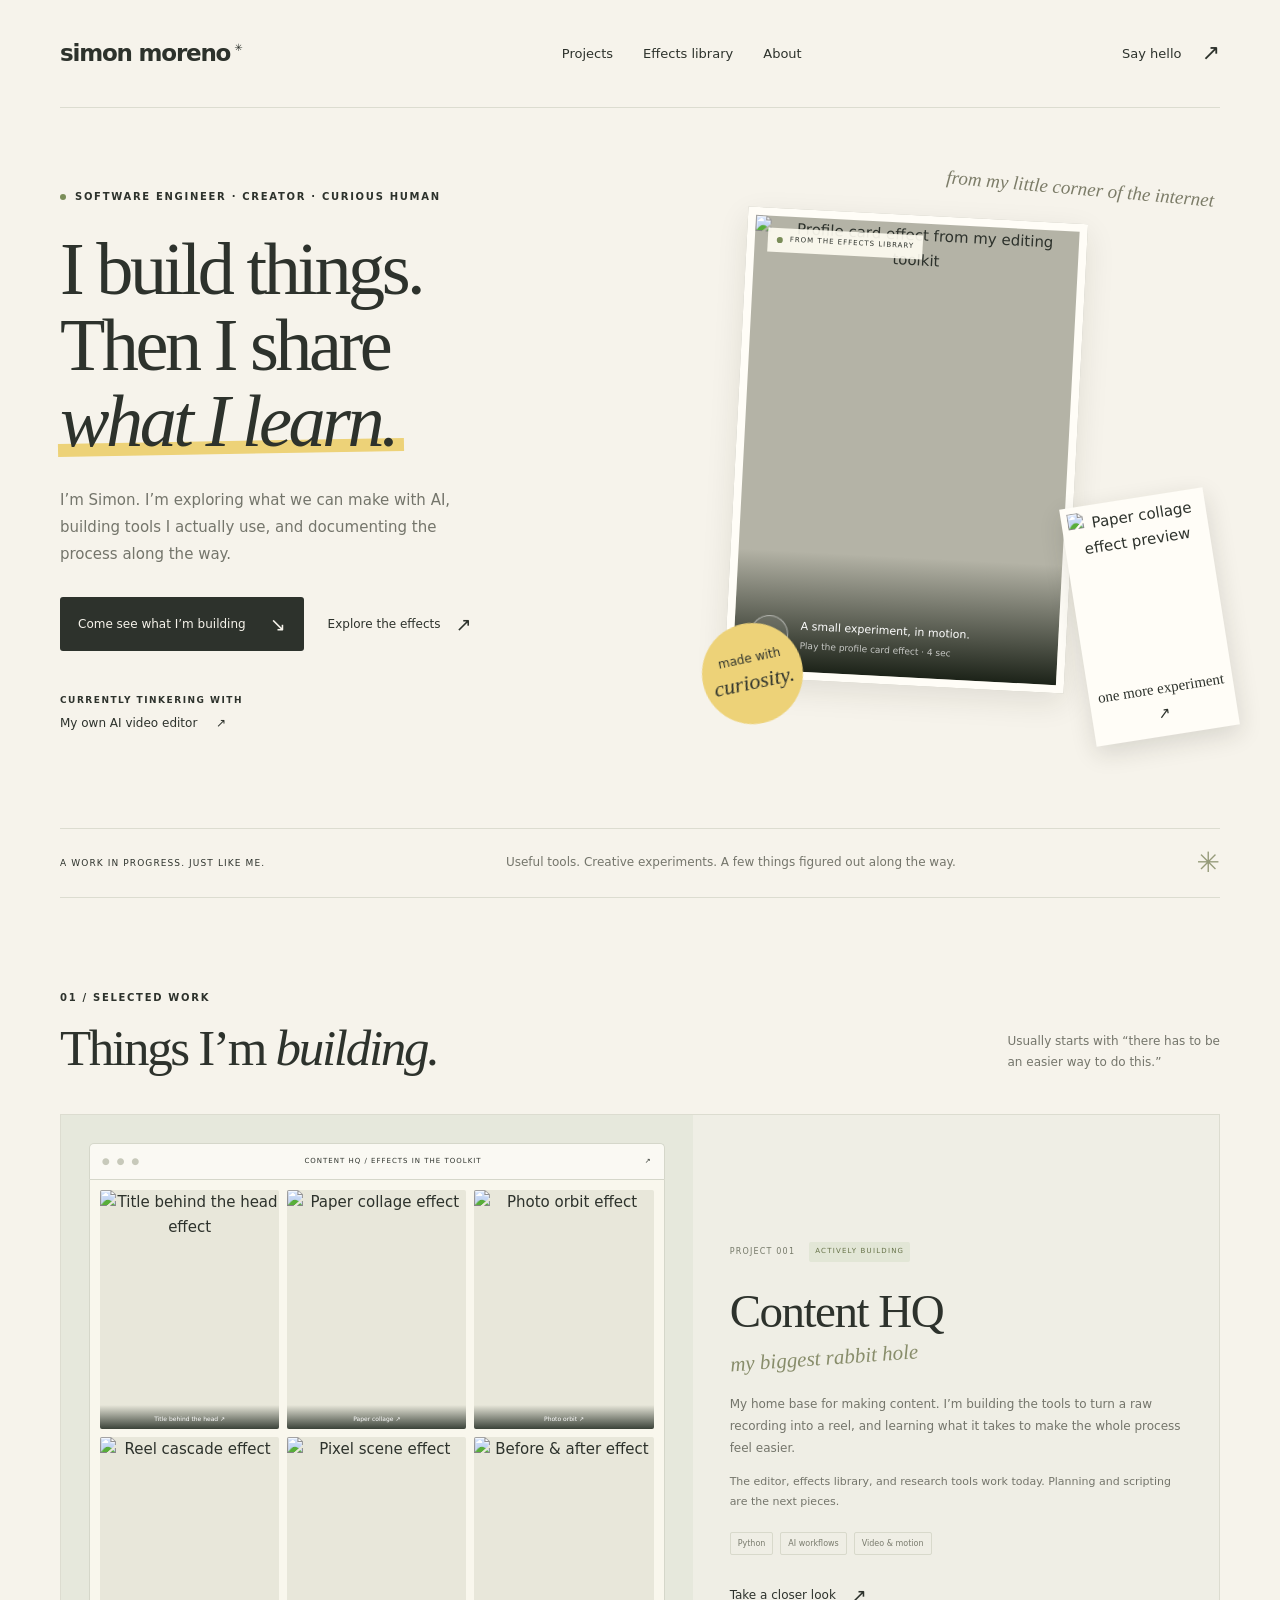
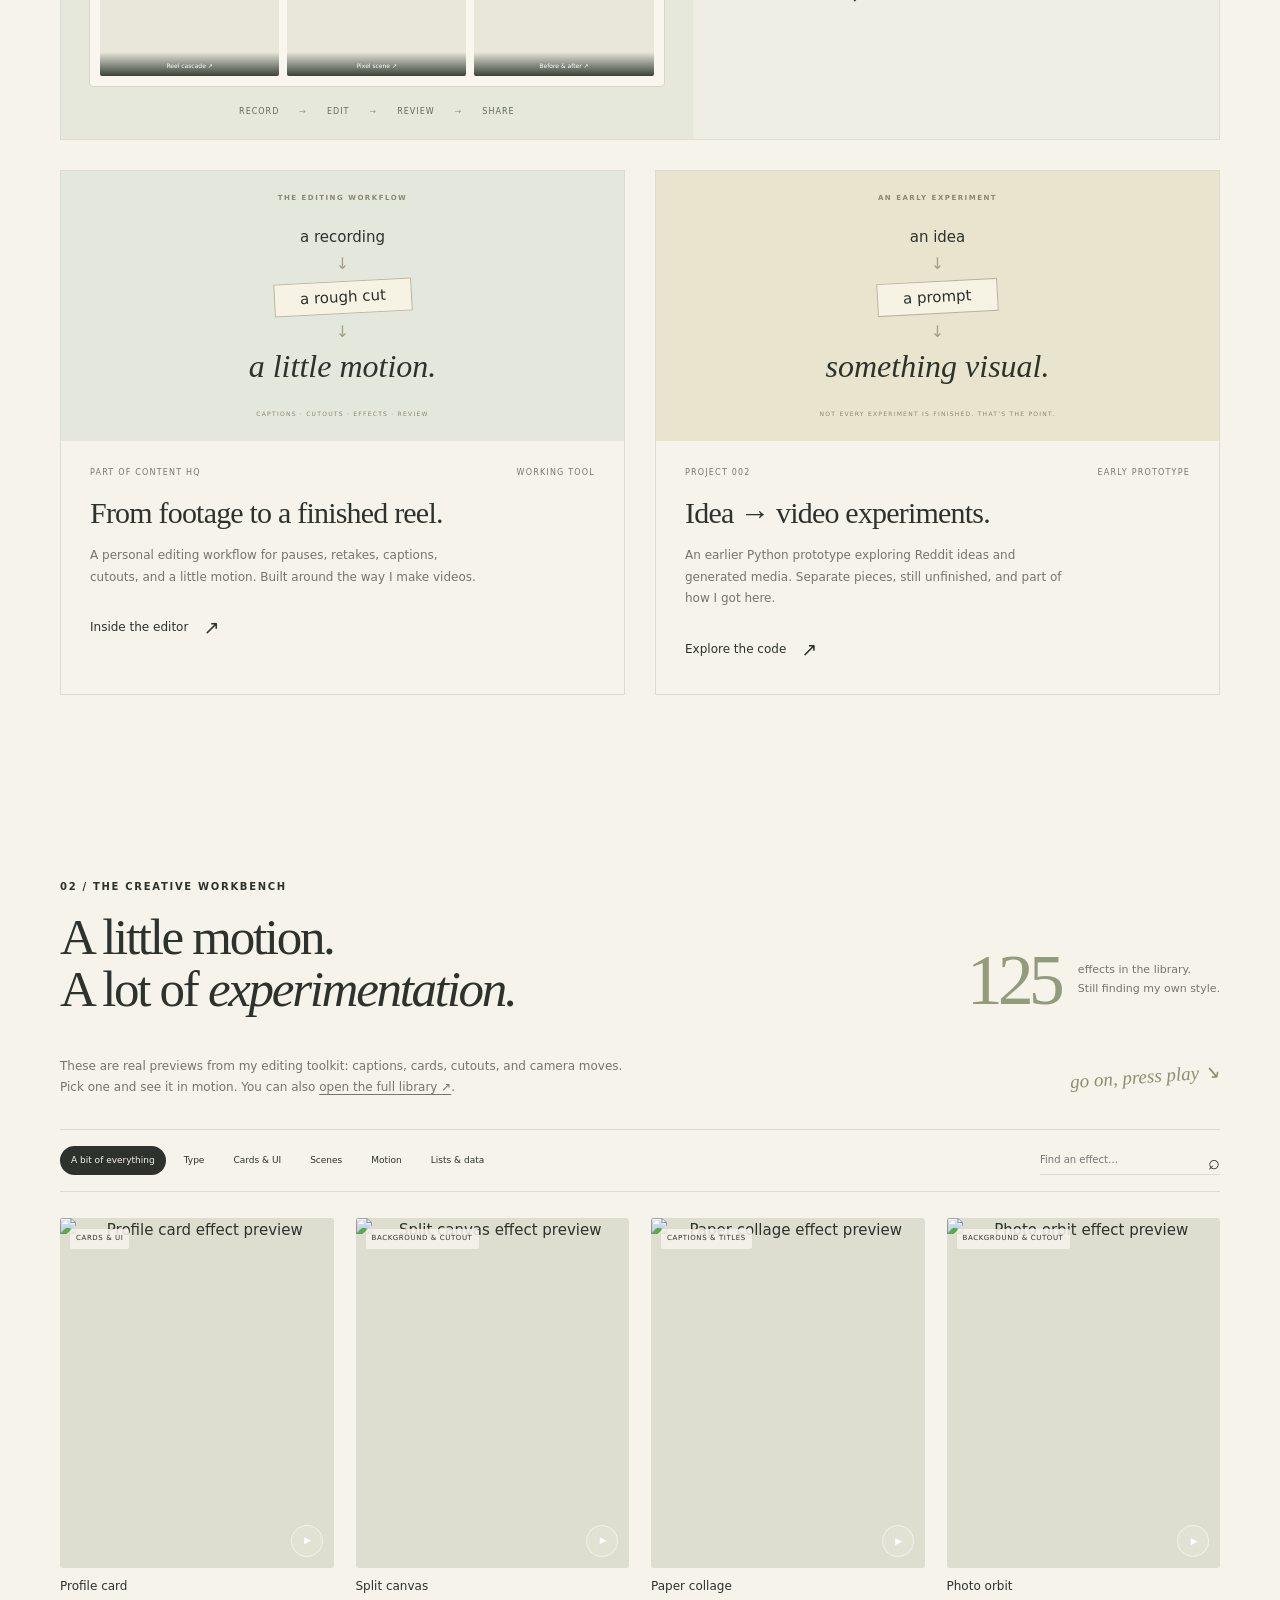
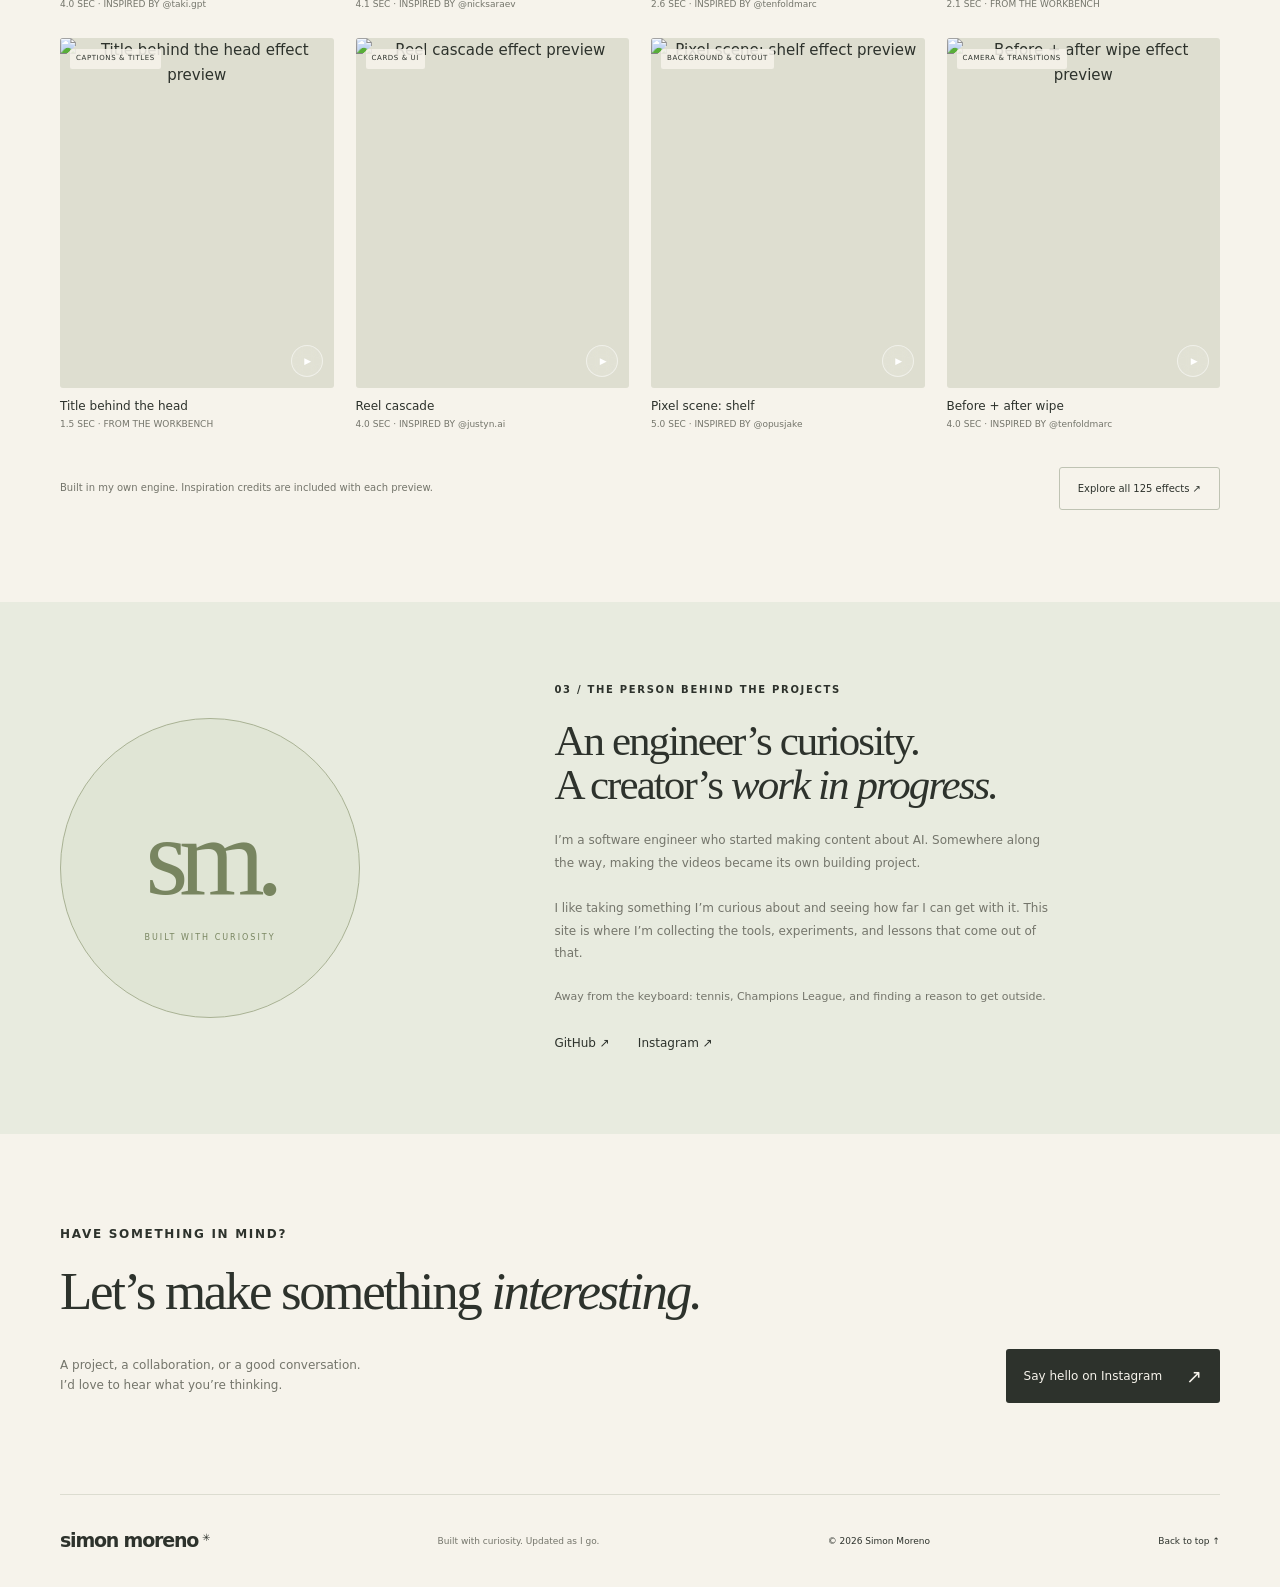
==== index.html @ b7e809aa "Play muted effect previews on hover" ====
<!doctype html>
<html lang="en">
<head>
  <meta charset="utf-8">
  <meta name="viewport" content="width=device-width,initial-scale=1">
  <meta name="theme-color" content="#f6f3eb">
  <meta name="description" content="Simon Moreno is a software engineer building tools with AI and sharing what he learns. Projects, videos, and experiments from the workbench.">
  <title>Simon Moreno — Building & sharing</title>
  <link rel="canonical" href="https://simorenoh.github.io/">
  <meta property="og:type" content="website">
  <meta property="og:url" content="https://simorenoh.github.io/">
  <meta property="og:title" content="Simon Moreno — Building & sharing">
  <meta property="og:description" content="Projects, videos, and creative experiments from a software engineer building with AI and sharing what he learns.">
  <link rel="icon" href="data:image/svg+xml,%3Csvg xmlns='http://www.w3.org/2000/svg' viewBox='0 0 64 64'%3E%3Crect width='64' height='64' rx='16' fill='%23edcf6c'/%3E%3Ctext x='32' y='43' text-anchor='middle' font-family='Georgia' font-size='38' fill='%232c3029'%3Es.%3C/text%3E%3C/svg%3E">
  <link rel="stylesheet" href="/style.css?v=9740dcf10134">
  <script src="/app.js?v=ad5201aeb699" defer></script>
</head>
<body>
  <a class="skip" href="#main">Skip to content</a>
  <header class="header wrap">
    <a class="wordmark" href="#" aria-label="Simon Moreno, home">simon moreno<span>✳</span></a>
    <nav aria-label="Main navigation"><a href="#work">Projects</a><a href="/effects/">Effects library</a><a href="#about">About</a></nav>
    <a class="nav-contact" href="https://www.instagram.com/simon.morehq/" target="_blank" rel="noopener noreferrer">Say hello <span aria-hidden="true">↗</span></a>
  </header>
  <main id="main">
    <section class="hero wrap" aria-labelledby="hero-title">
      <div class="hero-copy">
        <p class="eyebrow"><span class="status-dot"></span> SOFTWARE ENGINEER · CREATOR · CURIOUS HUMAN</p>
        <h1 id="hero-title">I build things.<br>Then I share<br><em>what I learn.</em></h1>
        <p class="hero-intro">I’m Simon. I’m exploring what we can make with AI, building tools I actually use, and documenting the process along the way.</p>
        <div class="hero-links"><a class="button primary" href="#work">Come see what I’m building <span aria-hidden="true">↘</span></a><a class="text-link" href="#lab">Explore the effects <span aria-hidden="true">↗</span></a></div>
        <div class="currently"><span class="tiny-label">CURRENTLY TINKERING WITH</span><a href="#content-hq">My own AI video editor <span aria-hidden="true">↗</span></a></div>
      </div>
      <div class="hero-art" aria-label="A look at my public effects library">
        <span class="handwritten hero-note">from my little corner of the internet</span>
        <button class="hero-photo" data-effect="profile-card" aria-label="Play the Profile card effect">
          <img src="/media/effects/profile-card.jpg" alt="Profile card effect from my editing toolkit" fetchpriority="high" width="360" height="640">
          <span class="photo-top"><span class="status-dot"></span> FROM THE EFFECTS LIBRARY</span>
          <span class="photo-caption"><span class="play-circle" aria-hidden="true">▶</span><span>A small experiment, in motion.<small>Play the profile card effect · 4 sec</small></span></span>
        </button>
        <button class="mini-print" data-effect="paper-collage" aria-label="Play the Paper collage effect"><img src="/media/effects/paper-collage.jpg" alt="Paper collage effect preview" width="360" height="640"><span>one more experiment ↗</span></button>
        <span class="hero-sticker">made with<br><em>curiosity.</em></span>
      </div>
    </section>
    <div class="intro-strip wrap"><span>A WORK IN PROGRESS. JUST LIKE ME.</span><p>Useful tools. Creative experiments. A few things figured out along the way.</p><span aria-hidden="true">✳</span></div>

    <section class="section wrap" id="work" aria-labelledby="work-title">
      <div class="section-heading"><div><p class="eyebrow">01 / SELECTED WORK</p><h2 id="work-title">Things I’m <em>building.</em></h2></div><p>Usually starts with “there has to be<br>an easier way to do this.”</p></div>
      <article class="featured-project" id="content-hq">
        <div class="project-visual">
          <div class="window-bar"><span class="window-dots" aria-hidden="true">● ● ●</span><span>CONTENT HQ / EFFECTS IN THE TOOLKIT</span><span aria-hidden="true">↗</span></div>
          <div class="effect-preview-wall"><button data-effect="behind-title" aria-label="Play Title behind the head"><img src="/media/effects/behind-title.jpg" alt="Title behind the head effect" loading="lazy" width="360" height="640"><span>Title behind the head ↗</span></button><button data-effect="paper-collage" aria-label="Play Paper collage"><img src="/media/effects/paper-collage.jpg" alt="Paper collage effect" loading="lazy" width="360" height="640"><span>Paper collage ↗</span></button><button data-effect="orbit" aria-label="Play Photo orbit"><img src="/media/effects/orbit.jpg" alt="Photo orbit effect" loading="lazy" width="360" height="640"><span>Photo orbit ↗</span></button><button data-effect="reel-cascade" aria-label="Play Reel cascade"><img src="/media/effects/reel-cascade.jpg" alt="Reel cascade effect" loading="lazy" width="360" height="640"><span>Reel cascade ↗</span></button><button data-effect="pixel-shelf" aria-label="Play Pixel scene"><img src="/media/effects/pixel-shelf.jpg" alt="Pixel scene effect" loading="lazy" width="360" height="640"><span>Pixel scene ↗</span></button><button data-effect="before-after" aria-label="Play Before & after"><img src="/media/effects/before-after.jpg" alt="Before & after effect" loading="lazy" width="360" height="640"><span>Before & after ↗</span></button></div>
          <div class="workflow"><span>RECORD</span><i>→</i><span>EDIT</span><i>→</i><span>REVIEW</span><i>→</i><span>SHARE</span></div>
        </div>
        <div class="project-copy"><p class="project-index">PROJECT 001 <span class="badge">ACTIVELY BUILDING</span></p><h3>Content HQ<span class="handwritten">my biggest rabbit hole</span></h3><p>My home base for making content. I’m building the tools to turn a raw recording into a reel, and learning what it takes to make the whole process feel easier.</p><p class="muted">The editor, effects library, and research tools work today. Planning and scripting are the next pieces.</p><div class="tags"><span>Python</span><span>AI workflows</span><span>Video & motion</span></div><button class="text-link" data-project="content-hq">Take a closer look <span aria-hidden="true">↗</span></button></div>
      </article>
      <div class="project-pair">
        <article class="small-project"><div class="prototype-preview editor-diagram"><span class="tiny-label">THE EDITING WORKFLOW</span><div class="prototype-flow"><span>a recording</span><span aria-hidden="true">↓</span><span class="outlined">a rough cut</span><span aria-hidden="true">↓</span><span class="serif">a little motion.</span></div><span class="prototype-foot">CAPTIONS · CUTOUTS · EFFECTS · REVIEW</span></div><div class="small-project-copy"><p class="project-index">PART OF CONTENT HQ <span>WORKING TOOL</span></p><h3>From footage to a finished reel.</h3><p>A personal editing workflow for pauses, retakes, captions, cutouts, and a little motion. Built around the way I make videos.</p><button class="text-link" data-project="editor">Inside the editor <span aria-hidden="true">↗</span></button></div></article>
        <article class="small-project"><div class="prototype-preview"><span class="tiny-label">AN EARLY EXPERIMENT</span><div class="prototype-flow"><span>an idea</span><span aria-hidden="true">↓</span><span class="outlined">a prompt</span><span aria-hidden="true">↓</span><span class="serif">something visual.</span></div><span class="prototype-foot">NOT EVERY EXPERIMENT IS FINISHED. THAT’S THE POINT.</span></div><div class="small-project-copy"><p class="project-index">PROJECT 002 <span>EARLY PROTOTYPE</span></p><h3>Idea → video experiments.</h3><p>An earlier Python prototype exploring Reddit ideas and generated media. Separate pieces, still unfinished, and part of how I got here.</p><a class="text-link" href="https://github.com/simorenoh/video-generator" target="_blank" rel="noopener noreferrer">Explore the code <span aria-hidden="true">↗</span></a></div></article>
      </div>
    </section>

    <section class="section wrap lab" id="lab" aria-labelledby="lab-title">
      <div class="section-heading"><div><p class="eyebrow">02 / THE CREATIVE WORKBENCH</p><h2 id="lab-title">A little motion.<br>A lot of <em>experimentation.</em></h2></div><div class="lab-aside"><span class="catalog-number" id="effect-count">125</span><p>effects in the library.<br>Still finding my own style.</p></div></div>
      <div class="lab-intro"><p>These are real previews from my editing toolkit: captions, cards, cutouts, and camera moves. Pick one and see it in motion. You can also <a class="inline-link" href="/effects/">open the full library ↗</a>.</p><span class="handwritten">go on, press play ↘</span></div>
      <div class="lab-toolbar"><div class="filters" role="group" aria-label="Filter effects"><button class="filter active" aria-pressed="true" data-filter="all">A bit of everything</button><button class="filter" aria-pressed="false" data-filter="Captions & titles">Type</button><button class="filter" aria-pressed="false" data-filter="Cards & UI">Cards & UI</button><button class="filter" aria-pressed="false" data-filter="Background & cutout">Scenes</button><button class="filter" aria-pressed="false" data-filter="Camera & transitions">Motion</button><button class="filter" aria-pressed="false" data-filter="Lists & data">Lists & data</button></div><label class="search"><span class="sr-only">Search effects</span><input id="effect-search" type="search" placeholder="Find an effect…" autocomplete="off"><span aria-hidden="true">⌕</span></label></div>
      <p id="results" class="sr-only" role="status" aria-live="polite"></p><div class="effect-grid" id="effect-grid"><p>Loading the workbench…</p></div>
      <div class="lab-footer"><p>Built in my own engine. Inspiration credits are included with each preview.</p><button class="button secondary" id="show-all">Explore all 125 effects <span aria-hidden="true">↗</span></button></div>
    </section>

    <section class="about-section" id="about" aria-labelledby="about-title"><div class="wrap about-grid">
      <div class="about-monogram" aria-hidden="true"><span>sm.</span><small>BUILT WITH CURIOSITY</small></div>
      <div><p class="eyebrow">03 / THE PERSON BEHIND THE PROJECTS</p><h2 id="about-title">An engineer’s curiosity.<br>A creator’s <em>work in progress.</em></h2><p>I’m a software engineer who started making content about AI. Somewhere along the way, making the videos became its own building project.</p><p>I like taking something I’m curious about and seeing how far I can get with it. This site is where I’m collecting the tools, experiments, and lessons that come out of that.</p><p class="about-footnote">Away from the keyboard: tennis, Champions League, and finding a reason to get outside.</p><div class="about-links"><a class="text-link" href="https://github.com/simorenoh" target="_blank" rel="noopener noreferrer">GitHub ↗</a><a class="text-link" href="https://www.instagram.com/simon.morehq/" target="_blank" rel="noopener noreferrer">Instagram ↗</a></div></div>
    </div></section>
    <section class="contact wrap"><p class="eyebrow">HAVE SOMETHING IN MIND?</p><h2>Let’s make something <em>interesting.</em></h2><div><p>A project, a collaboration, or a good conversation.<br>I’d love to hear what you’re thinking.</p><a class="button primary" href="https://www.instagram.com/simon.morehq/" target="_blank" rel="noopener noreferrer">Say hello on Instagram <span aria-hidden="true">↗</span></a></div></section>
  </main>
  <footer class="footer wrap"><a class="wordmark" href="#">simon moreno<span>✳</span></a><p>Built with curiosity. Updated as I go.</p><span>© <span id="year">2026</span> Simon Moreno</span><a href="#">Back to top ↑</a></footer>
  <dialog id="viewer" aria-labelledby="viewer-title"><div class="dialog-top"><h2 id="viewer-title"></h2><button id="close-viewer" class="close" aria-label="Close preview">✕</button></div><div id="viewer-body"></div></dialog>
</body>
</html>
---- style.css ----
:root{--paper:#f6f3eb;--ink:#2d322c;--muted:#74756b;--line:#dcdcd0;--yellow:#edd278;--green:#e6e9de;--serif:Editorial,Georgia,serif;--sans:Inter,Arial,sans-serif}
[hidden]{display:none!important}*{box-sizing:border-box}html{scroll-behavior:smooth;scroll-padding-top:30px}body{margin:0;background:var(--paper);color:var(--ink);font-family:var(--sans);font-size:15px;line-height:1.65}button,input{font:inherit}button,a{-webkit-tap-highlight-color:transparent}button{color:inherit;cursor:pointer}a{color:inherit;text-decoration:none}button{border:0}img,video{display:block;max-width:100%}img{height:auto}button:focus-visible,a:focus-visible,input:focus-visible{outline:3px solid #9b652a;outline-offset:5px}::selection{background:var(--yellow)}h1,h2,h3,p{margin:0}h1,h2{font-family:var(--serif);font-weight:400;letter-spacing:-.045em;line-height:1.03}h3{font-weight:500;line-height:1.3}em{font-weight:400}p{color:var(--muted)}.wrap{width:min(1160px,calc(100% - 96px));margin-inline:auto}.header{height:108px;display:flex;align-items:center;justify-content:space-between;border-bottom:1px solid var(--line)}.wordmark{font-size:23px;font-weight:600;letter-spacing:-1.2px;white-space:nowrap}.wordmark span{font-size:10px;vertical-align:top;display:inline-block;margin:5px 0 0 4px}.header nav{display:flex;gap:30px;font-size:13px}.header nav a:hover,.text-link:hover{color:#8a652e}.nav-contact{font-size:13px;display:flex;gap:20px;align-items:center}.nav-contact span{font-size:22px}.hero{display:grid;grid-template-columns:1.15fr 1fr;gap:45px;align-items:center;padding-top:67px;padding-bottom:80px;min-height:720px}.eyebrow{font-size:10px;font-weight:600;letter-spacing:1.7px;color:var(--ink);display:flex;align-items:center;gap:9px}.status-dot{display:inline-block;flex-shrink:0;width:6px;height:6px;border-radius:50%;background:#7a8d58}.hero h1{font-size:clamp(65px,6.1vw,85px);margin-top:25px;letter-spacing:-.047em}.hero h1 em{position:relative;isolation:isolate}.hero h1 em:after{content:"";position:absolute;left:-2px;right:-8px;bottom:8px;height:13px;background:var(--yellow);z-index:-1;transform:rotate(-1deg)}.hero-intro{font-size:15px;max-width:425px;margin-top:27px;line-height:1.8}.hero-links{display:flex;gap:24px;align-items:center;margin-top:29px;flex-wrap:wrap}.button{display:inline-flex;align-items:center;justify-content:center;gap:24px;padding:13px 18px;border-radius:3px;font-size:12px;font-weight:500;transition:transform .2s,background .2s;line-height:1.5}.button:hover{transform:translateY(-2px)}.primary{background:var(--ink);color:var(--paper)}.primary:hover{background:#454e3b}.button span{font-size:19px}.text-link{font-size:12px;display:inline-flex;align-items:center;gap:15px;background:none;padding:0;line-height:1.7}.text-link span{font-size:19px}.currently{margin-top:42px;display:flex;flex-direction:column;align-items:flex-start;gap:6px}.tiny-label{font-size:9px;letter-spacing:1.5px;font-weight:600}.currently a{font-size:12px}.currently a span{padding-left:15px}.hero-art{height:550px;position:relative;padding:28px 22px 0 35px}.handwritten{font-family:Notes,cursive;font-size:23px;font-weight:400;line-height:1.2}.hero-note{display:block;position:absolute;right:6px;top:-9px;transform:rotate(5deg);color:#7c7c68}.hero-photo{height:470px;width:340px;max-width:100%;padding:0;position:relative;overflow:hidden;transform:rotate(3deg);box-shadow:0 10px 30px #2928171a;border:8px solid #fffdf7;background:#b4b3a6}.hero-photo>img{width:100%;height:100%;object-fit:cover;object-position:50% 48%}.photo-top{position:absolute;top:12px;left:13px;display:flex;gap:7px;align-items:center;font-size:7px;letter-spacing:1px;background:#fffdf2e8;padding:6px 9px;color:var(--ink)}.photo-caption{position:absolute;bottom:0;left:0;right:0;background:linear-gradient(transparent,#10170dec);color:white;padding:65px 16px 17px;display:flex;gap:12px;align-items:center;text-align:left;font-size:11px}.photo-caption small{font-size:9px;opacity:.7;display:block;margin-top:3px}.play-circle{display:flex;width:38px;height:38px;border:1px solid #ffffff80;border-radius:50%;align-items:center;justify-content:center;font-size:11px;color:white;flex-shrink:0;padding-left:2px;background:#ffffff18;backdrop-filter:blur(6px)}.mini-print{position:absolute;right:-2px;bottom:0;width:145px;padding:6px 6px 10px;transform:rotate(-9deg);box-shadow:0 8px 24px #25251924;background:#fffdf7}.mini-print img{width:100%;height:168px;object-fit:cover;object-position:50% 38%}.mini-print span{font-family:Notes,cursive;font-size:15px;display:block;margin-top:6px}.hero-sticker{position:absolute;left:1px;bottom:13px;border-radius:50%;width:101px;height:101px;background:var(--yellow);display:flex;flex-direction:column;align-items:center;justify-content:center;font-size:12px;line-height:1.4;transform:rotate(-12deg)}.hero-sticker em{font-family:var(--serif);font-size:22px}.intro-strip{border-block:1px solid var(--line);padding-block:20px;display:flex;justify-content:space-between;align-items:center;gap:24px}.intro-strip>span:first-child{font-size:9px;letter-spacing:1.1px}.intro-strip p{font-size:12px}.intro-strip>span:last-child{font-size:28px;color:#969b7a;line-height:1}.section{padding-block:92px}.section-heading{display:flex;justify-content:space-between;align-items:flex-end;gap:30px;margin-bottom:40px}.section-heading h2{font-size:51px;margin-top:15px}.section-heading>p{font-size:12px;line-height:1.8}.featured-project{display:grid;grid-template-columns:1.2fr 1fr;border:1px solid var(--line);background:#efeee5}.project-visual{min-width:0;padding:28px 28px 21px;background:#e6e8dc}.window-bar{display:flex;justify-content:space-between;align-items:center;gap:10px;background:#faf9f3;border:1px solid #d5d7ca;border-bottom:0;padding:10px 12px;font-size:7px;letter-spacing:1px;border-radius:5px 5px 0 0}.window-dots{color:#c7c9ba;font-size:9px;letter-spacing:2px}.screenshot-button{padding:0;position:relative;display:block;width:100%;overflow:hidden;background:#d5d6ca;text-align:left}.project-visual .screenshot-button{border:1px solid #d5d7ca;border-radius:0 0 4px 4px}.project-visual img{width:100%;aspect-ratio:1.38;object-fit:cover;object-position:top}.image-tag{position:absolute;bottom:13px;left:14px;right:14px;display:flex;justify-content:space-between;background:#fbf9eee8;color:var(--ink);font-size:10px;padding:9px 11px;backdrop-filter:blur(10px);border-radius:2px}.workflow{display:flex;align-items:center;justify-content:center;gap:20px;font-size:8px;letter-spacing:1px;margin-top:18px;color:#626b59}.workflow i{font-style:normal;color:#979c89}.project-copy{padding:39px 37px;display:flex;flex-direction:column;align-items:flex-start;justify-content:center}.project-index{font-size:8px;letter-spacing:1.2px;color:#757969;display:flex;justify-content:space-between;align-items:center;gap:14px}.badge{font-size:7px;padding:4px 6px;background:#e2e6d6;border-radius:2px;white-space:nowrap;color:#667248}.project-copy h3{font-family:var(--serif);font-size:47px;letter-spacing:-1.5px;margin-block:19px 23px;position:relative}.project-copy h3 .handwritten{display:block;font-size:21px;color:#888d6b;transform:rotate(-4deg);margin-top:3px;letter-spacing:0}.project-copy>p:not(.project-index){font-size:12px;line-height:1.85}.project-copy>p.muted{font-size:11px;margin-top:12px}.tags{display:flex;gap:7px;flex-wrap:wrap;margin-block:20px 24px}.tags span{font-size:8px;padding:4px 7px;border:1px solid #d8d9cb;border-radius:2px;color:#7a7c6e}.project-pair{display:grid;grid-template-columns:1fr 1fr;gap:30px;margin-top:30px}.small-project{border:1px solid var(--line)}.project-preview,.prototype-preview{height:270px;overflow:hidden}.storyboard-preview{padding:24px 30px 0;background:#e8e3d9}.storyboard-preview img{width:100%;height:270px;object-fit:cover;object-position:top;border-radius:4px;box-shadow:0 0 12px #39352a18}.storyboard-preview .image-tag{bottom:28px}.small-project-copy{padding:25px 29px 29px}.small-project-copy h3{font-family:var(--serif);font-size:30px;letter-spacing:-.8px;margin-top:14px}.small-project-copy>p:not(.project-index){font-size:12px;line-height:1.8;max-width:390px;margin-top:13px}.small-project-copy>.text-link{margin-top:23px}.prototype-preview{background:#e9e4ce;padding:22px 28px;display:flex;flex-direction:column;align-items:center;justify-content:space-between}.prototype-preview>.tiny-label{font-size:7px;color:#8a8671}.prototype-flow{display:flex;align-items:center;flex-direction:column;font-size:15px;line-height:1.1;gap:9px}.prototype-flow>span:nth-child(even){font-size:16px;color:#a39e86}.prototype-flow .outlined{border:1px solid #bab49a;padding:7px 25px;transform:rotate(-3deg);background:#f6f3e5}.prototype-flow .serif{font-family:var(--serif);font-style:italic;font-size:32px}.prototype-foot{font-size:6px;letter-spacing:1.25px;color:#8a8671}.videos-section{background:#eeeee5}.reel-grid{display:grid;grid-template-columns:repeat(3,1fr);gap:29px}.reel-cover{width:100%;padding:0;position:relative;aspect-ratio:9/12.8;overflow:hidden;border-radius:3px;background:#c8c8bc;display:block}.reel-cover>img{width:100%;height:100%;object-fit:cover;object-position:center;transition:transform .5s}.reel-cover:hover>img{transform:scale(1.035)}.reel-meta{position:absolute;top:0;left:0;right:0;padding:16px;background:linear-gradient(#0c170c60,transparent);color:#fff;font-size:7px;letter-spacing:1px;display:flex;justify-content:space-between}.reel-cover>.play-circle{position:absolute;bottom:16px;right:16px;width:42px;height:42px}.reel>.tiny-label{margin-top:19px;color:#989779;font-size:8px}.reel h3{font-family:var(--serif);font-size:27px;letter-spacing:-.5px;margin-top:6px}.reel>p:last-child{font-size:11px;margin-top:8px;max-width:270px}.lab-aside{display:flex;align-items:center;gap:18px}.catalog-number{font-family:var(--serif);font-size:72px;letter-spacing:-5px;line-height:1;color:#939b7b}.lab-aside p{font-size:11px;line-height:1.7}.lab-intro{display:flex;justify-content:space-between;gap:35px;align-items:center;margin-bottom:30px}.lab-intro p{font-size:12px;line-height:1.8;max-width:590px}.lab-intro .handwritten{transform:rotate(-4deg);color:#8c8e72;white-space:nowrap}.lab-toolbar{display:flex;justify-content:space-between;gap:20px;align-items:center;border-block:1px solid var(--line);padding:16px 0;margin-bottom:26px}.filters{display:flex;gap:7px;flex-wrap:wrap}.filter{font-size:9px;padding:7px 11px;border-radius:20px;background:transparent;white-space:nowrap}.filter:hover{background:#e7e7da}.filter.active{background:var(--ink);color:var(--paper)}.search{position:relative;min-width:150px;width:180px}.search input{width:100%;background:none;border:0;border-bottom:1px solid var(--line);font-size:10px;padding:6px 20px 6px 0;color:var(--ink);border-radius:0}.search>span:last-child{position:absolute;right:0;top:0;font-size:20px}.effect-grid{display:grid;grid-template-columns:repeat(4,1fr);gap:26px 22px}.effect-card button{width:100%;padding:0;background:#deded0;display:block;position:relative;aspect-ratio:9/11.5;overflow:hidden;border-radius:3px}.effect-card img{width:100%;height:100%;object-fit:cover;transition:transform .4s}.effect-card button:hover img{transform:scale(1.04)}.effect-card .play-circle{width:32px;height:32px;position:absolute;bottom:11px;right:11px;font-size:9px}.effect-category{position:absolute;top:11px;left:10px;font-size:7px;letter-spacing:.6px;padding:4px 6px;background:#f6f3ebde;color:var(--ink);border-radius:2px}.effect-card h3{font-size:12px;margin-top:11px}.effect-card>p{font-size:9px;margin-top:3px}.lab-footer{display:flex;align-items:center;justify-content:space-between;gap:25px;margin-top:35px}.lab-footer>p{font-size:10px;max-width:430px}.secondary{border:1px solid #bfc3b3;background:none;font-size:10px}.empty{grid-column:1/-1;padding:60px 20px;text-align:center}.about-section{background:#e8ebdf;padding:80px 0}.about-grid{display:grid;grid-template-columns:.8fr 1.35fr;gap:100px;align-items:center}.about-photo{position:relative;max-width:300px;transform:rotate(-3deg);padding-bottom:15px}.about-photo img{width:100%;border-radius:50%;aspect-ratio:1;object-fit:cover}.about-photo .handwritten{position:absolute;bottom:0;right:-25px;background:#f5f1d9;padding:7px 14px;transform:rotate(8deg);font-size:28px}.about-grid h2{font-size:43px;margin-top:20px}.about-grid>div:last-child>p:not(.eyebrow){font-size:12px;line-height:1.9;margin-top:22px;max-width:500px}.about-grid .about-footnote{font-size:11px!important}.about-links{display:flex;gap:28px;margin-top:25px}.contact{padding-block:91px}.contact h2{font-size:53px;max-width:800px;margin-top:20px}.contact>div{display:flex;justify-content:space-between;align-items:center;gap:25px;margin-top:30px}.contact p{font-size:12px}.footer{border-top:1px solid var(--line);padding-block:30px;display:flex;align-items:center;gap:30px;justify-content:space-between}.footer>.wordmark{font-size:19px}.footer p,.footer>span,.footer>a:last-child{font-size:9px}.skip{position:absolute;top:-100px;background:var(--ink);color:white;padding:12px;z-index:10}.skip:focus{top:10px}.sr-only{position:absolute;width:1px;height:1px;padding:0;margin:-1px;overflow:hidden;clip:rect(0,0,0,0);white-space:nowrap;border:0}dialog{border:1px solid #d9d9cb;border-radius:8px;background:var(--paper);color:var(--ink);padding:0;max-width:min(1000px,94vw);width:fit-content;max-height:92dvh;box-shadow:0 30px 100px #0005}dialog::backdrop{background:#1d231ee0;backdrop-filter:blur(7px)}.dialog-top{display:flex;align-items:center;justify-content:space-between;gap:25px;padding:15px 20px;position:sticky;top:0;background:var(--paper);z-index:3;border-bottom:1px solid var(--line)}.dialog-top h2{font-family:var(--sans);font-size:13px;letter-spacing:0;line-height:1.4}.close{background:none;font-size:18px;line-height:1;padding:8px}.dialog-video{background:#151b15;width:min(430px,90vw);max-height:72dvh;margin-inline:auto}.dialog-note{padding:16px 22px;font-size:11px;max-width:550px}.dialog-image{max-width:85vw;max-height:73dvh;object-fit:contain;background:#e4e5da}.project-detail{padding:30px;max-width:740px}.project-detail h3{font-family:var(--serif);font-size:35px;margin-bottom:20px}.project-detail p{font-size:13px;margin-block:15px}.project-detail ul{font-size:12px;color:var(--muted);padding-left:20px;line-height:1.9}.project-detail img{margin-top:25px;border-radius:3px;width:100%;max-height:400px;object-fit:cover;object-position:top}.project-detail .tags{margin-bottom:0}body.modal-open{overflow:hidden}
@media(min-width:1500px){.wrap{width:min(1280px,calc(100% - 120px))}.hero h1{font-size:94px}.hero{gap:80px}.hero-art{padding-left:70px}.hero-photo{width:370px;height:490px}.hero-art{height:560px}}
@media(max-width:1050px){.wrap{width:calc(100% - 64px)}.hero{gap:15px}.hero h1{font-size:68px}.hero-art{padding-left:20px}.hero-photo{width:290px;height:430px}.hero-art{height:500px}.hero-sticker{bottom:0;left:-4px}.mini-print{right:-10px;width:125px}.mini-print img{height:145px}.hero-links{gap:15px}.hero-links .button{gap:15px;padding:12px}.hero-intro{max-width:360px}.project-copy{padding:28px}.project-copy h3{font-size:39px}.project-visual{padding:20px}.about-grid{gap:60px}.lab-toolbar{flex-direction:column;align-items:stretch}.search{width:100%}.intro-strip p{max-width:340px}.section-heading h2{font-size:45px}.project-preview,.prototype-preview{height:230px}.footer{gap:15px}}
@media(max-width:760px){.wrap{width:calc(100% - 40px)}.header{height:83px;flex-wrap:wrap;align-content:center;row-gap:9px}.wordmark{font-size:20px}.header nav{order:3;width:100%;gap:23px;font-size:10px;justify-content:flex-start}.nav-contact{font-size:10px;gap:10px}.nav-contact span{font-size:16px}.hero{grid-template-columns:1fr;padding-top:38px;padding-bottom:50px;gap:38px}.hero .eyebrow{font-size:7px;letter-spacing:1.3px}.hero h1{font-size:clamp(58px,12.2vw,78px);margin-top:22px}.hero-intro{font-size:13px;max-width:440px;margin-top:23px}.hero-links{gap:22px;margin-top:25px}.hero-links .button{font-size:10px;padding:13px 15px}.hero-links .text-link{font-size:10px}.currently{margin-top:27px}.currently .tiny-label{font-size:7px}.currently a{font-size:10px}.hero-art{width:min(390px,95%);justify-self:center;height:470px;padding:20px 35px}.hero-photo{width:285px;height:405px}.hero-note{font-size:20px;right:20px;top:-8px}.hero-sticker{width:88px;height:88px;left:0;bottom:0;font-size:10px}.hero-sticker em{font-size:20px}.mini-print{right:0;bottom:5px;width:120px}.mini-print img{height:145px}.intro-strip{padding-block:18px;gap:15px;flex-wrap:wrap}.intro-strip>span:first-child{font-size:7px;order:1}.intro-strip>span:last-child{order:2;font-size:24px}.intro-strip p{order:3;font-size:10px;max-width:95%}.section{padding-block:55px}.section-heading{margin-bottom:27px;align-items:flex-start;gap:22px;flex-wrap:wrap}.section-heading h2{font-size:39px;margin-top:12px}.eyebrow{font-size:8px;letter-spacing:1.3px}.section-heading>p{font-size:11px}.featured-project{grid-template-columns:1fr}.project-visual{padding:20px}.project-visual img{aspect-ratio:1.35}.project-copy{padding:26px}.project-copy h3{font-size:42px}.project-copy>p:not(.project-index){font-size:12px}.project-pair{grid-template-columns:1fr;gap:24px;margin-top:24px}.project-preview,.prototype-preview{height:240px}.small-project-copy{padding:24px}.small-project-copy h3{font-size:28px}.reel-grid{gap:30px;grid-template-columns:1fr}.reel{max-width:440px;width:100%;margin-inline:auto}.reel-cover{aspect-ratio:9/12}.reel h3{font-size:29px}.reel>p:last-child{font-size:12px;max-width:100%}.reel>.tiny-label{margin-top:17px}.lab .section-heading{flex-wrap:nowrap;align-items:flex-end}.lab .section-heading h2{font-size:34px}.lab-aside{flex-direction:column;gap:3px;align-items:flex-start}.catalog-number{font-size:49px;letter-spacing:-3px}.lab-aside p{font-size:8px;white-space:nowrap}.lab-intro{gap:20px}.lab-intro p{font-size:11px}.lab-intro .handwritten{display:none}.filters{gap:4px}.filter{font-size:9px;padding:7px 9px}.lab-toolbar{gap:14px;padding:14px 0}.effect-grid{grid-template-columns:repeat(2,1fr);gap:22px 14px}.effect-card h3{font-size:11px}.effect-card>p{font-size:8px}.effect-category{font-size:6px;left:8px;top:8px;max-width:calc(100% - 16px)}.lab-footer{flex-direction:column;align-items:flex-start;gap:18px}.lab-footer>p{font-size:9px}.about-section{padding-block:55px}.about-grid{grid-template-columns:1fr;gap:42px}.about-photo{max-width:220px;margin-left:15px}.about-photo .handwritten{font-size:25px}.about-grid h2{font-size:36px}.about-grid>div:last-child>p:not(.eyebrow){font-size:12px}.contact{padding-block:55px}.contact h2{font-size:43px}.contact>div{flex-direction:column;align-items:flex-start;gap:24px}.contact p{font-size:11px}.footer{flex-wrap:wrap;gap:15px 20px;padding-block:25px}.footer>.wordmark{width:100%}.footer p{width:100%}.footer>a:last-child{margin-left:auto}.footer>span{font-size:8px}.project-detail{padding:22px}.project-detail h3{font-size:29px}.dialog-top{padding:10px 13px}}
@media(prefers-reduced-motion:reduce){html{scroll-behavior:auto}*,*:before,*:after{transition:none!important;animation:none!important}}

/* Public version: only approved effect media; system fonts require no uploads. */
:root{--serif:Georgia,'Times New Roman',serif;--sans:system-ui,-apple-system,BlinkMacSystemFont,'Segoe UI',sans-serif}
.handwritten{font-family:Georgia,serif;font-style:italic;font-size:19px}.hero h1{font-size:clamp(62px,5.8vw,80px)}
.effect-preview-wall{display:grid;grid-template-columns:repeat(3,1fr);gap:8px;padding:10px;background:#f9f7ed;border:1px solid #d5d7ca;border-radius:0 0 4px 4px}
.effect-preview-wall button{position:relative;padding:0;background:#e8e7da;overflow:hidden;border-radius:2px;aspect-ratio:9/12}
.effect-preview-wall img{width:100%;height:100%;object-fit:cover}.effect-preview-wall button>span{position:absolute;bottom:0;left:0;right:0;font-size:6px;padding:9px 4px 5px;background:linear-gradient(transparent,#111b12ce);color:white}
.effect-card .hover-preview{position:absolute;inset:0;width:100%;height:100%;object-fit:cover;opacity:0;pointer-events:none;z-index:1;transition:opacity .15s}
.effect-card .effect-category,.effect-card .play-circle{z-index:2}.effect-card .is-previewing .hover-preview{opacity:1}.effect-card .is-previewing .play-circle{opacity:0}
.editor-diagram{background:#e4e7dc}.about-monogram{aspect-ratio:1;border:1px solid #a9b294;border-radius:50%;display:flex;align-items:center;justify-content:center;flex-direction:column;max-width:300px;color:#788560;background:#e0e5d5}
.about-monogram>span{font-family:Georgia,serif;font-size:110px;line-height:1.2;letter-spacing:-9px}.about-monogram>small{font-size:8px;letter-spacing:2px;margin-top:8px}.inline-link{text-decoration:underline;text-underline-offset:3px}
.library-intro{padding-top:70px;padding-bottom:10px}.library-intro h1{font-size:78px;margin-top:20px}.library-intro>p:not(.eyebrow){max-width:600px;font-size:14px;margin-top:25px}.library-intro>.text-link{margin-top:22px}.library-page .lab{padding-top:60px}
body[data-library] .lab .section-heading{display:none}body[data-library] .lab{padding-top:38px}body[data-library] .lab-intro{display:none}
@media(max-width:1050px){.hero h1{font-size:62px}}
@media(max-width:760px){.hero h1{font-size:clamp(52px,11.5vw,70px)}.about-monogram{width:220px;margin-left:15px}.about-monogram>span{font-size:86px}.library-intro{padding-top:40px}.library-intro h1{font-size:55px}.library-intro>p:not(.eyebrow){font-size:12px}.hero-note{font-size:16px}.effect-preview-wall button>span{font-size:6px}}
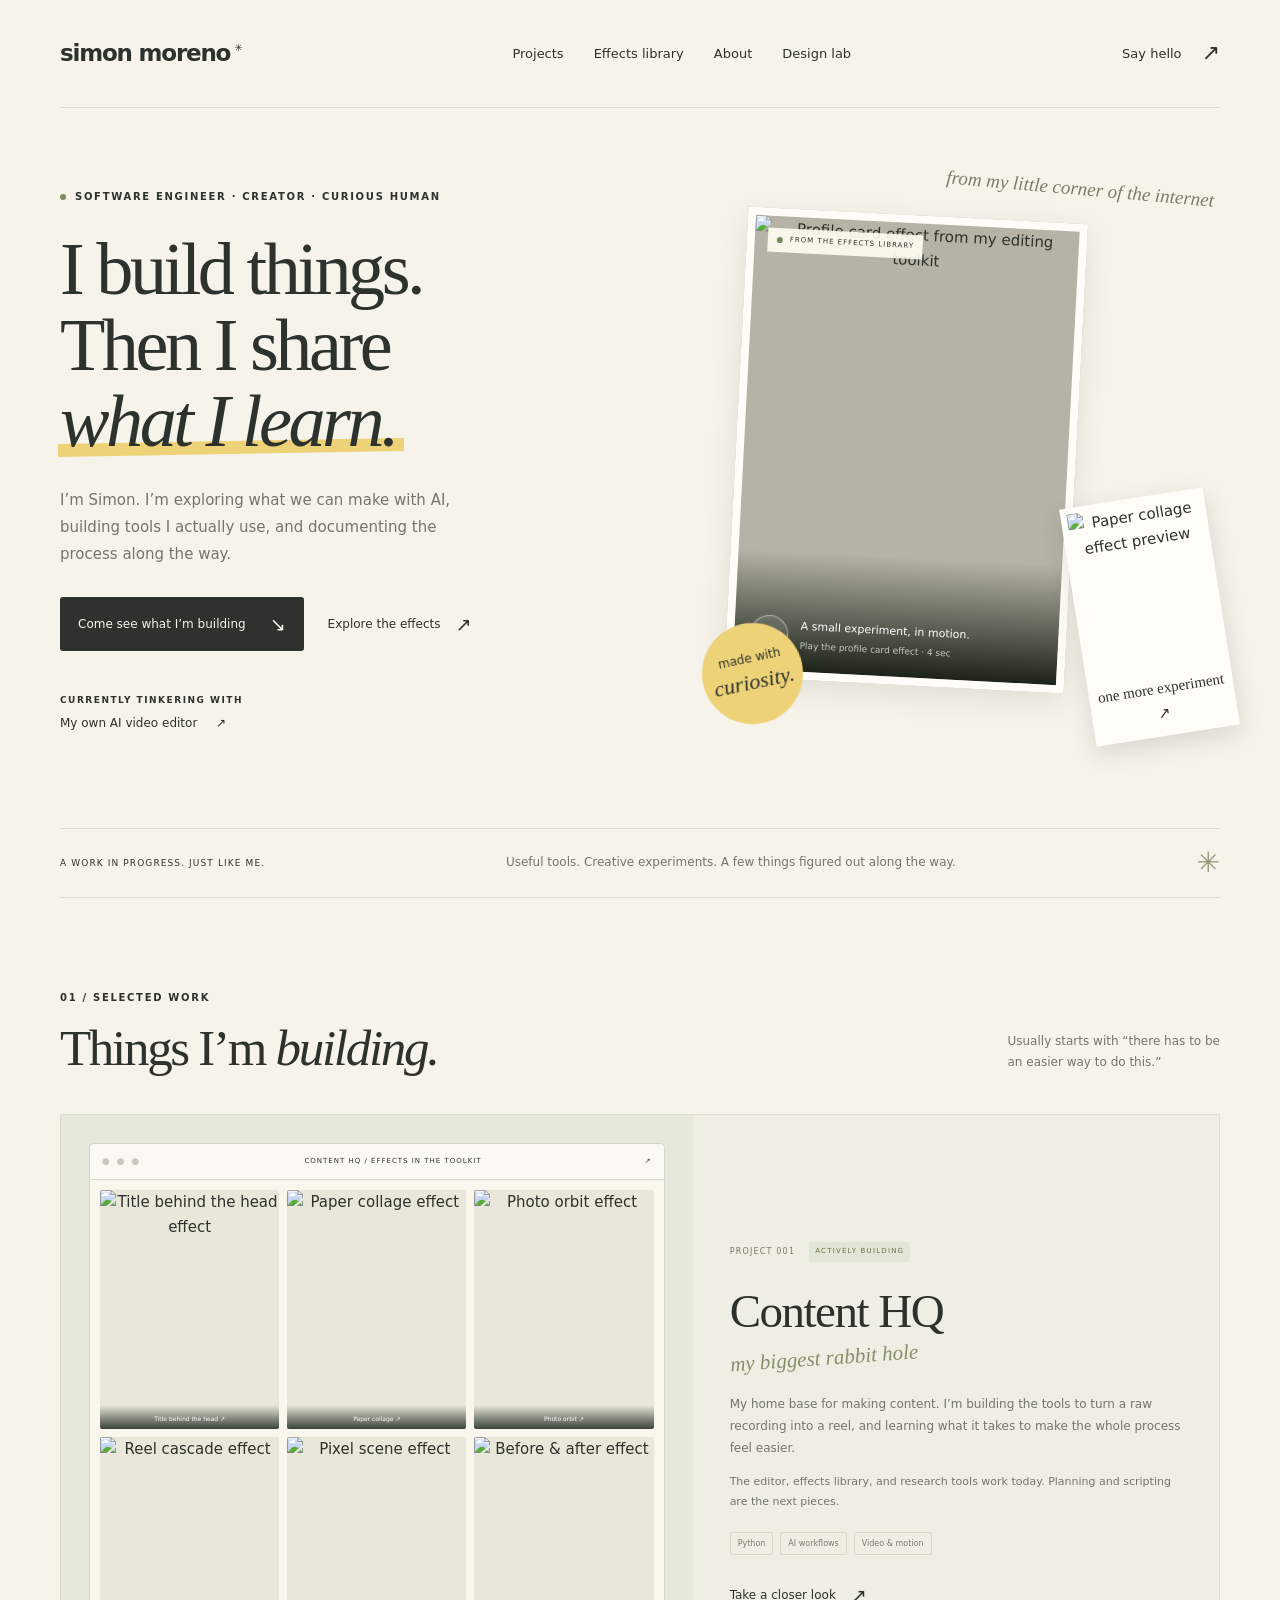
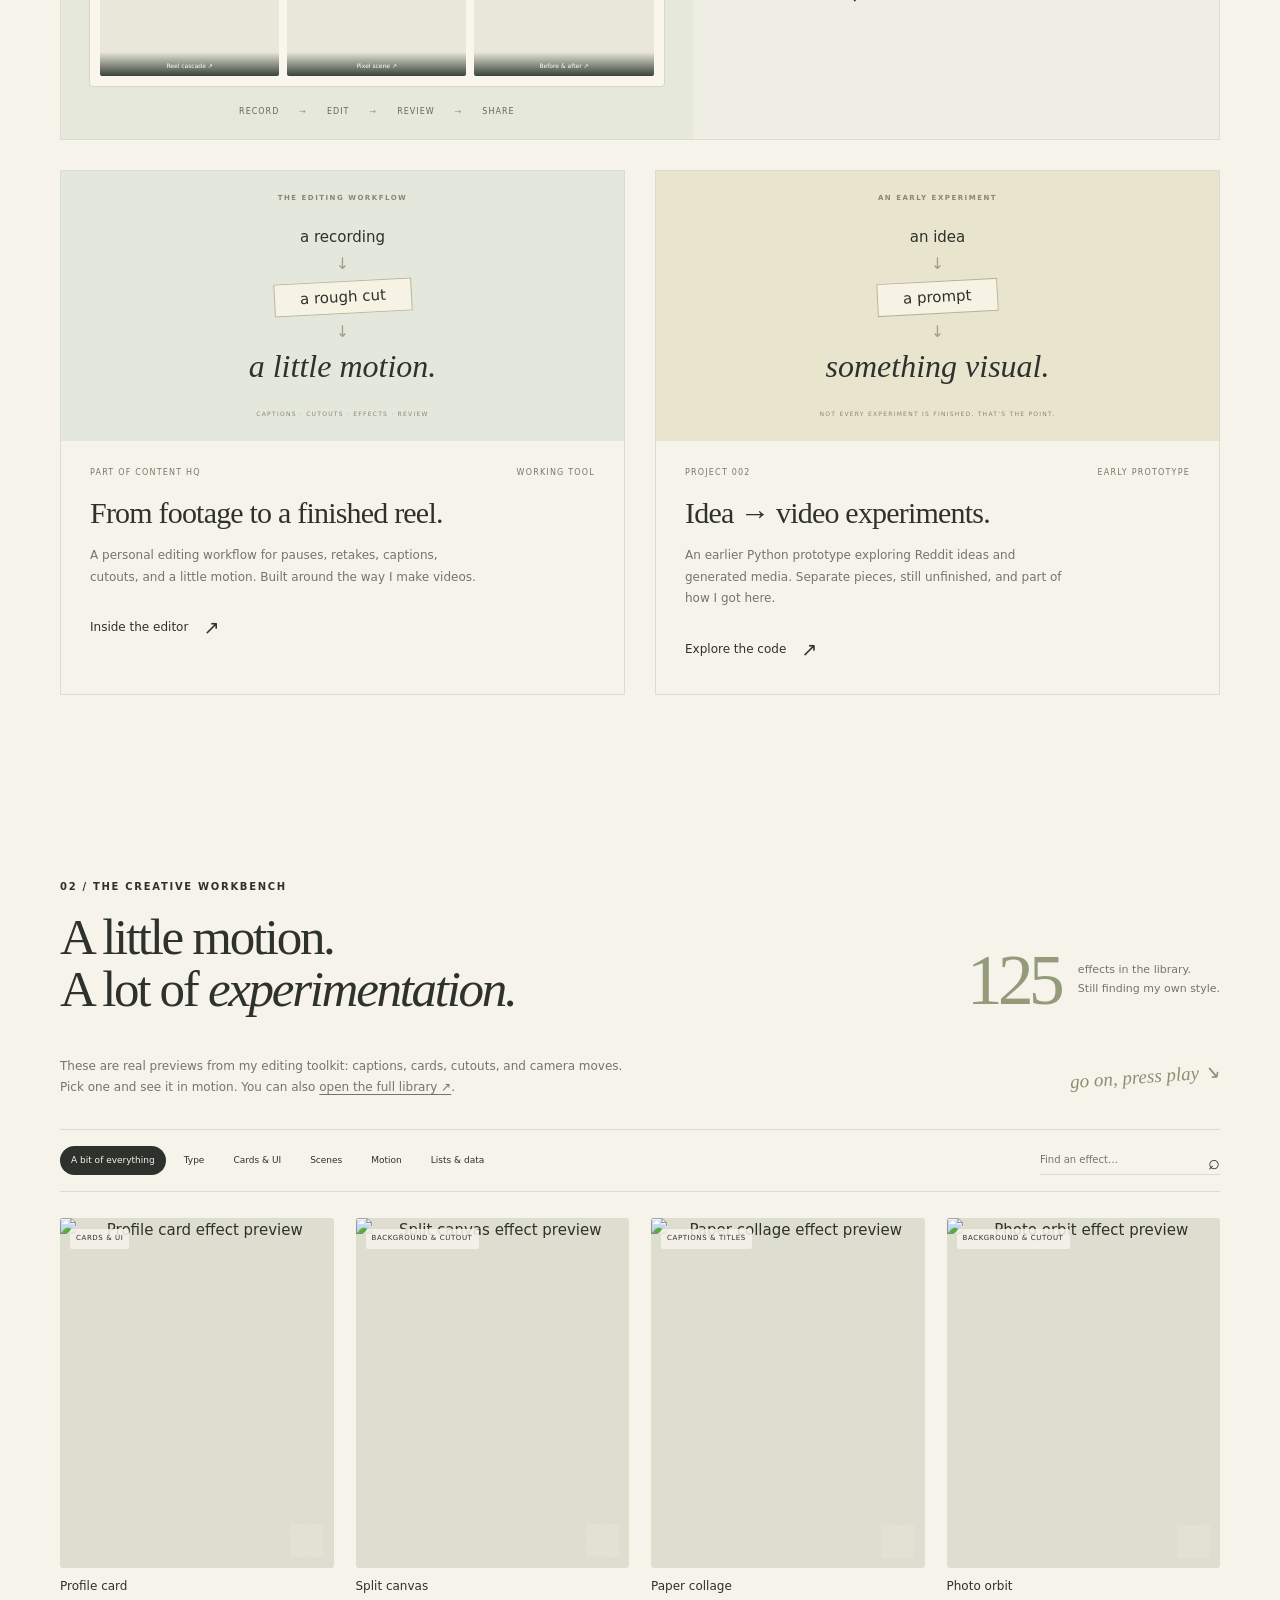
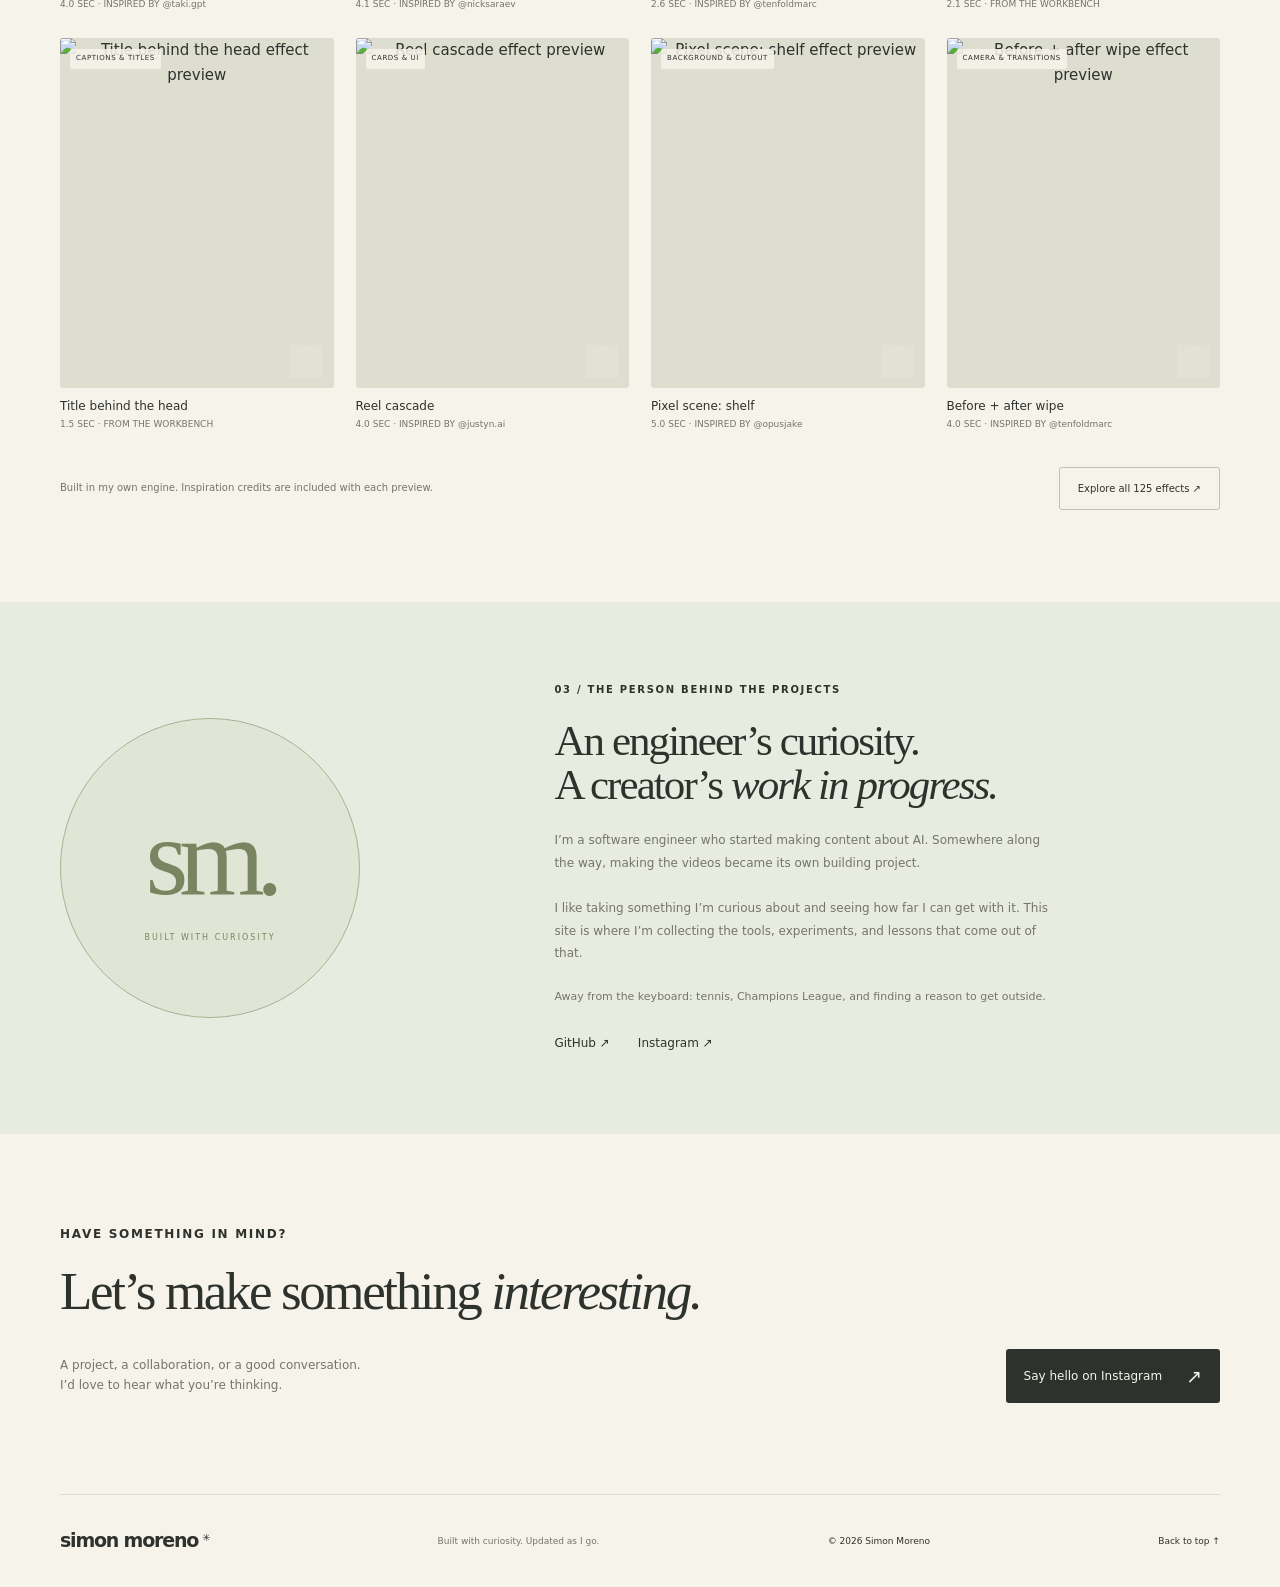
==== commit ab23f988: "Add a five-direction interactive portfolio design lab" ====
--- a/index.html
+++ b/index.html
@@ -19,7 +19,7 @@
   <a class="skip" href="#main">Skip to content</a>
   <header class="header wrap">
     <a class="wordmark" href="#" aria-label="Simon Moreno, home">simon moreno<span>✳</span></a>
-    <nav aria-label="Main navigation"><a href="#work">Projects</a><a href="/effects/">Effects library</a><a href="#about">About</a></nav>
+    <nav aria-label="Main navigation"><a href="#work">Projects</a><a href="/effects/">Effects library</a><a href="#about">About</a><a href="/versions/?design=editorial" target="_top">Design lab</a></nav>
     <a class="nav-contact" href="https://www.instagram.com/simon.morehq/" target="_blank" rel="noopener noreferrer">Say hello <span aria-hidden="true">↗</span></a>
   </header>
   <main id="main">
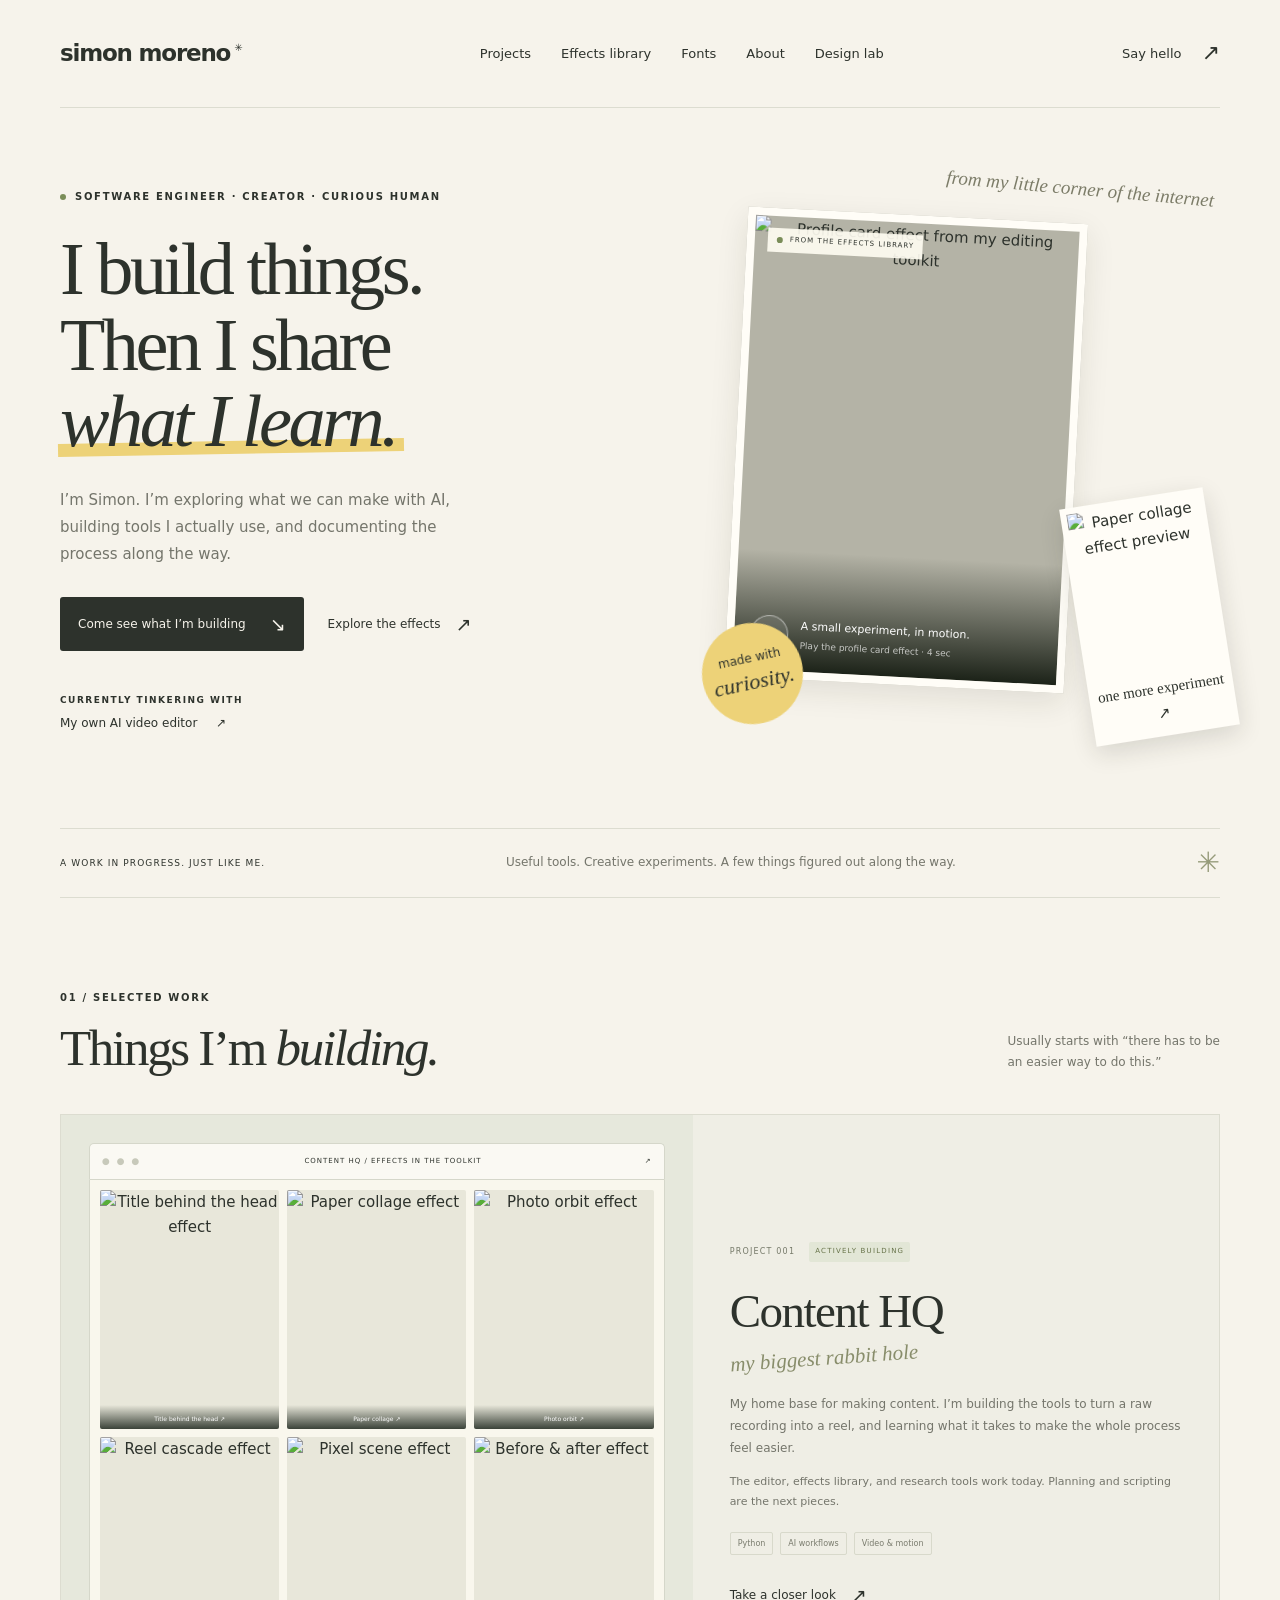
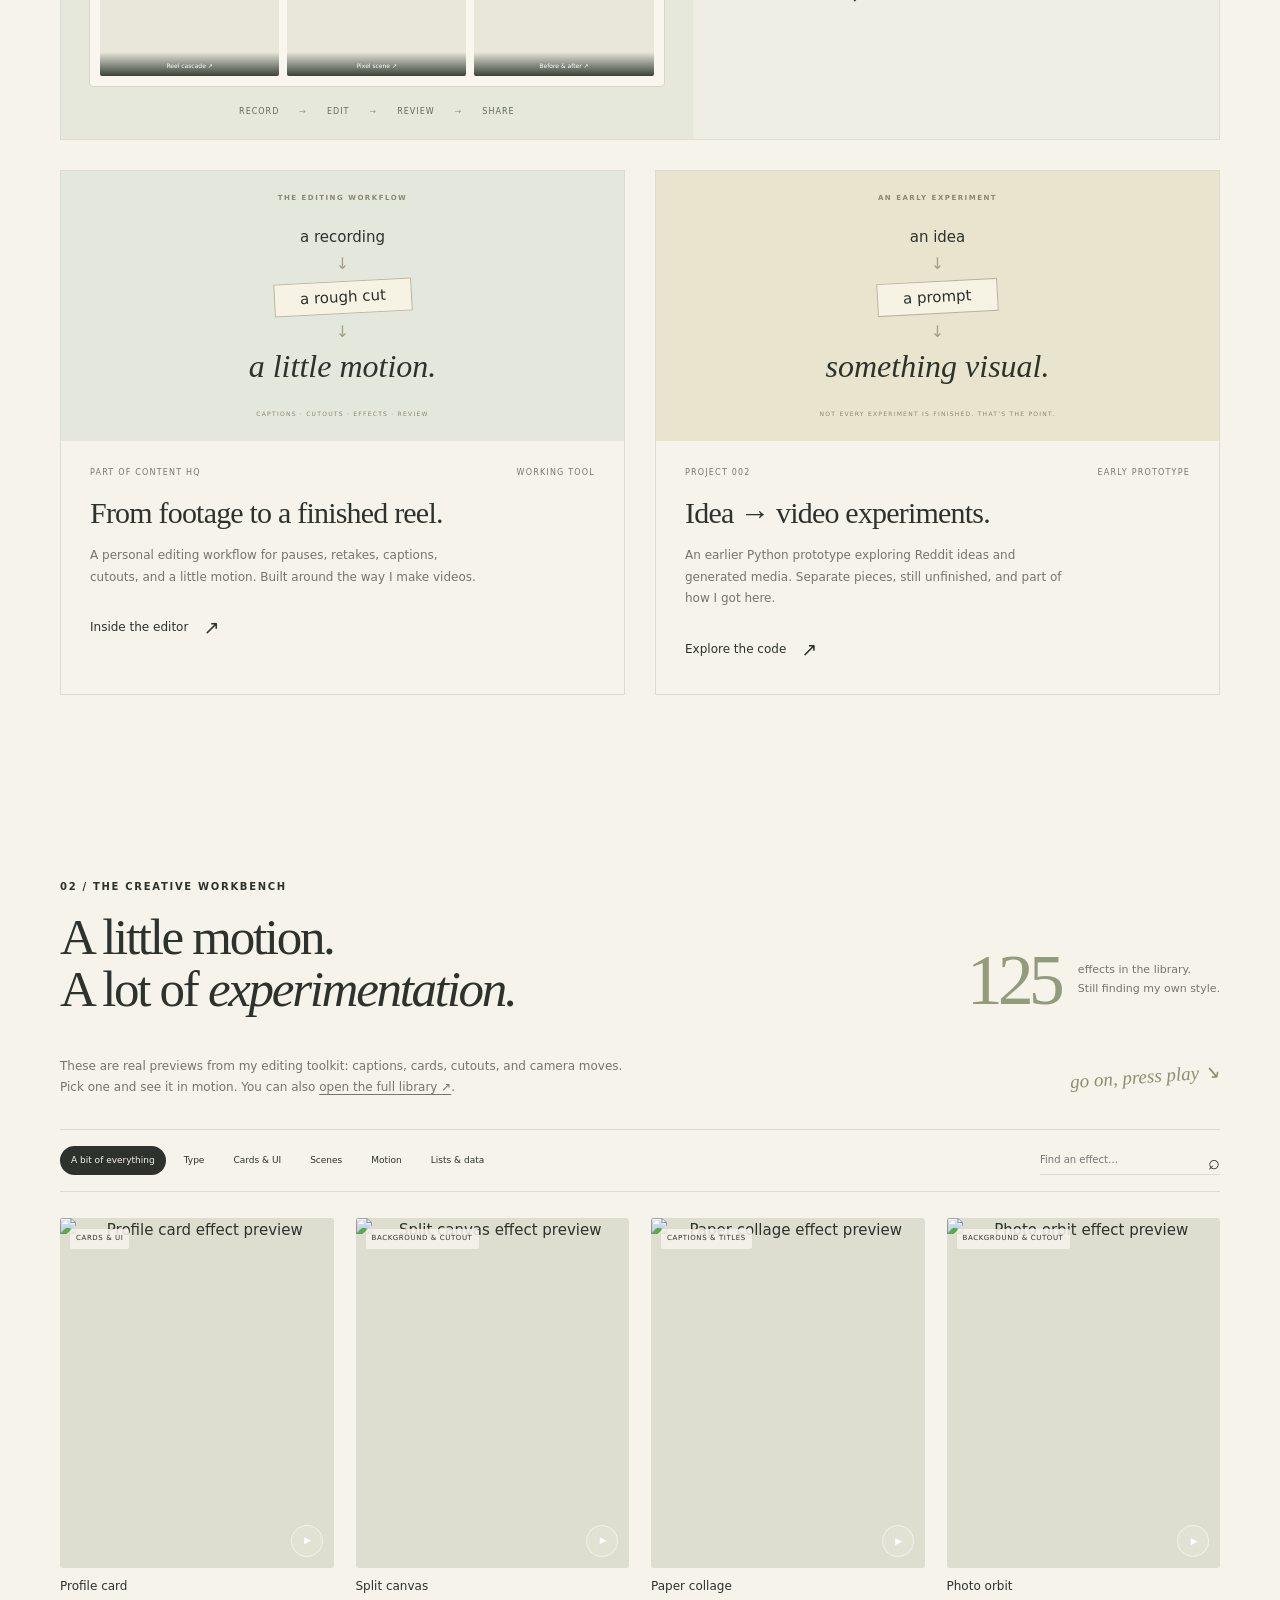
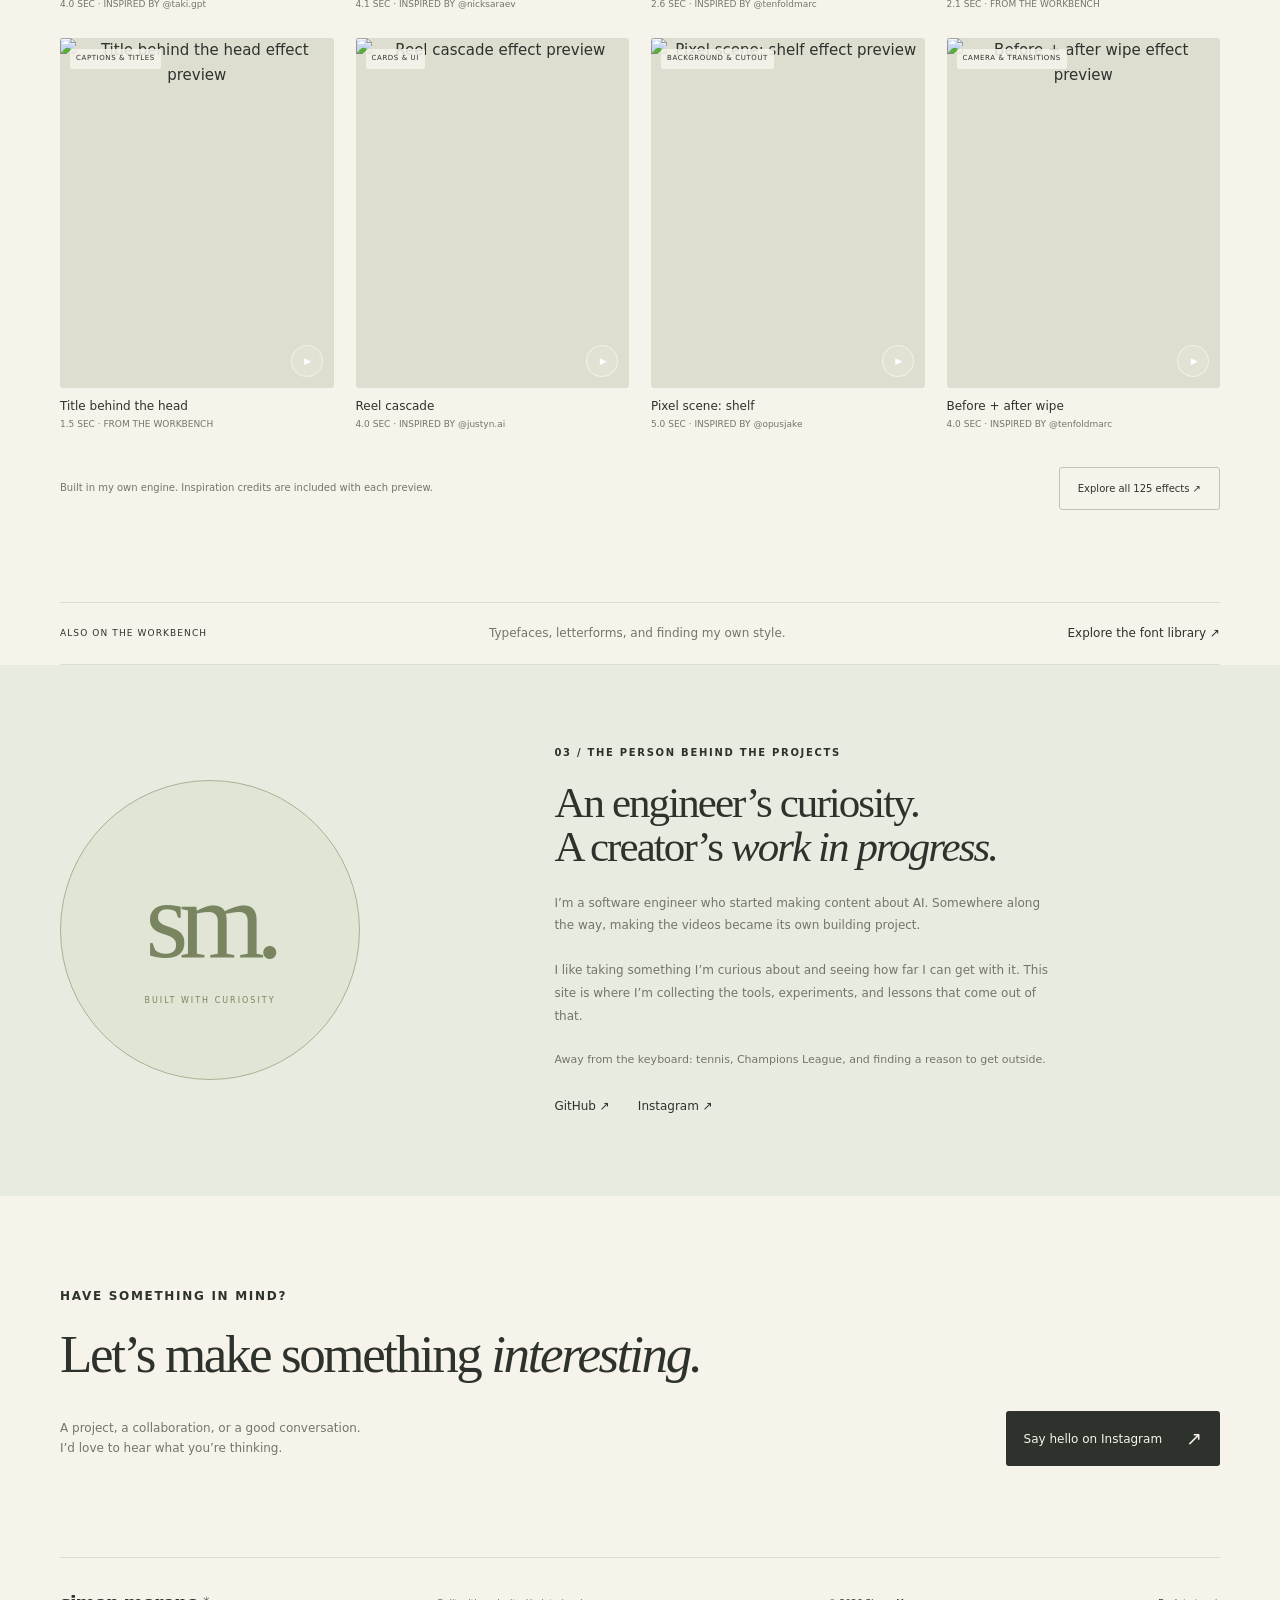
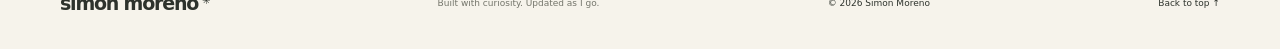
==== commit ca0afa1d: "Add a static font library beside the effects toolkit" ====
--- a/index.html
+++ b/index.html
@@ -19,7 +19,7 @@
   <a class="skip" href="#main">Skip to content</a>
   <header class="header wrap">
     <a class="wordmark" href="#" aria-label="Simon Moreno, home">simon moreno<span>✳</span></a>
-    <nav aria-label="Main navigation"><a href="#work">Projects</a><a href="/effects/">Effects library</a><a href="#about">About</a><a href="/versions/?design=editorial" target="_top">Design lab</a></nav>
+    <nav aria-label="Main navigation"><a href="#work">Projects</a><a href="/effects/">Effects library</a><a href="/fonts/">Fonts</a><a href="#about">About</a><a href="/versions/?design=editorial" target="_top">Design lab</a></nav>
     <a class="nav-contact" href="https://www.instagram.com/simon.morehq/" target="_blank" rel="noopener noreferrer">Say hello <span aria-hidden="true">↗</span></a>
   </header>
   <main id="main">
@@ -68,6 +68,8 @@
       <div class="lab-footer"><p>Built in my own engine. Inspiration credits are included with each preview.</p><button class="button secondary" id="show-all">Explore all 125 effects <span aria-hidden="true">↗</span></button></div>
     </section>
 
+    <section class="intro-strip wrap" id="fonts" aria-label="Font library"><span>ALSO ON THE WORKBENCH</span><p>Typefaces, letterforms, and finding my own style.</p><a class="text-link" href="/fonts/">Explore the font library ↗</a></section>
+
     <section class="about-section" id="about" aria-labelledby="about-title"><div class="wrap about-grid">
       <div class="about-monogram" aria-hidden="true"><span>sm.</span><small>BUILT WITH CURIOSITY</small></div>
       <div><p class="eyebrow">03 / THE PERSON BEHIND THE PROJECTS</p><h2 id="about-title">An engineer’s curiosity.<br>A creator’s <em>work in progress.</em></h2><p>I’m a software engineer who started making content about AI. Somewhere along the way, making the videos became its own building project.</p><p>I like taking something I’m curious about and seeing how far I can get with it. This site is where I’m collecting the tools, experiments, and lessons that come out of that.</p><p class="about-footnote">Away from the keyboard: tennis, Champions League, and finding a reason to get outside.</p><div class="about-links"><a class="text-link" href="https://github.com/simorenoh" target="_blank" rel="noopener noreferrer">GitHub ↗</a><a class="text-link" href="https://www.instagram.com/simon.morehq/" target="_blank" rel="noopener noreferrer">Instagram ↗</a></div></div>
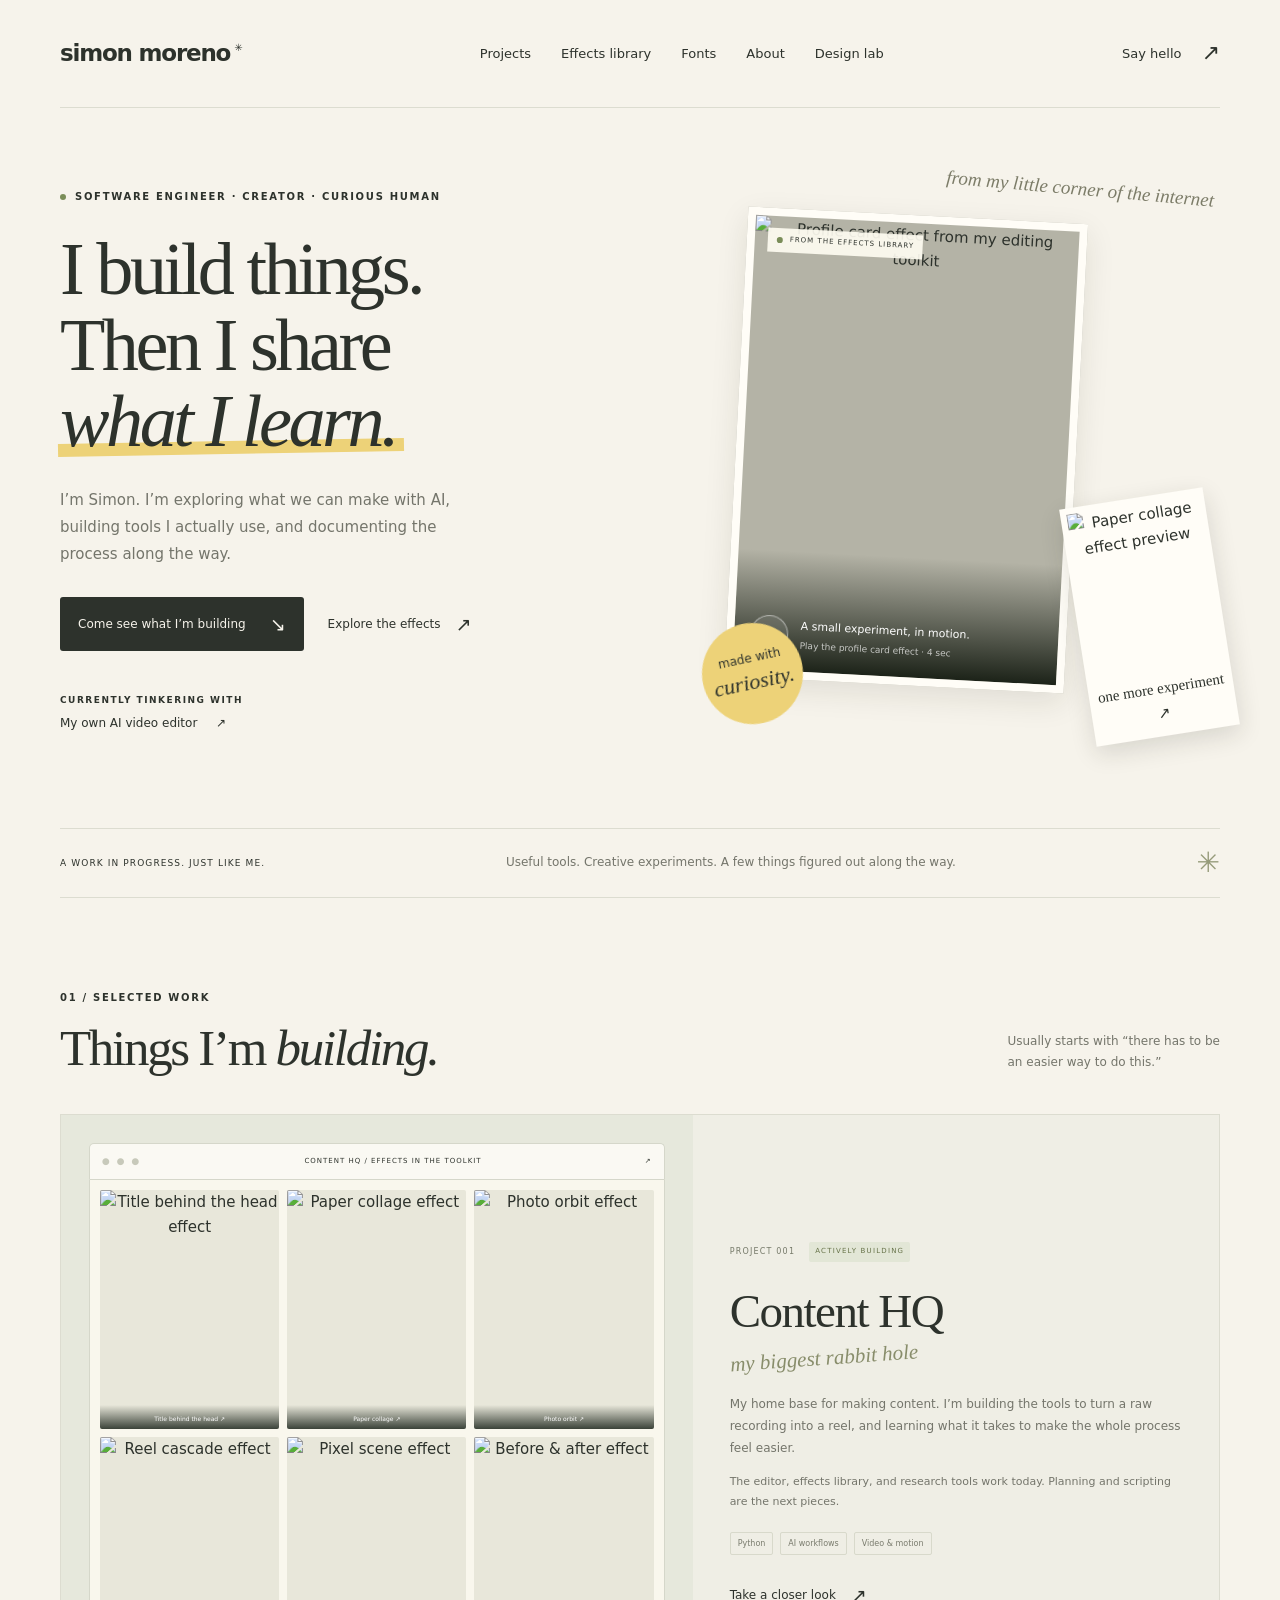
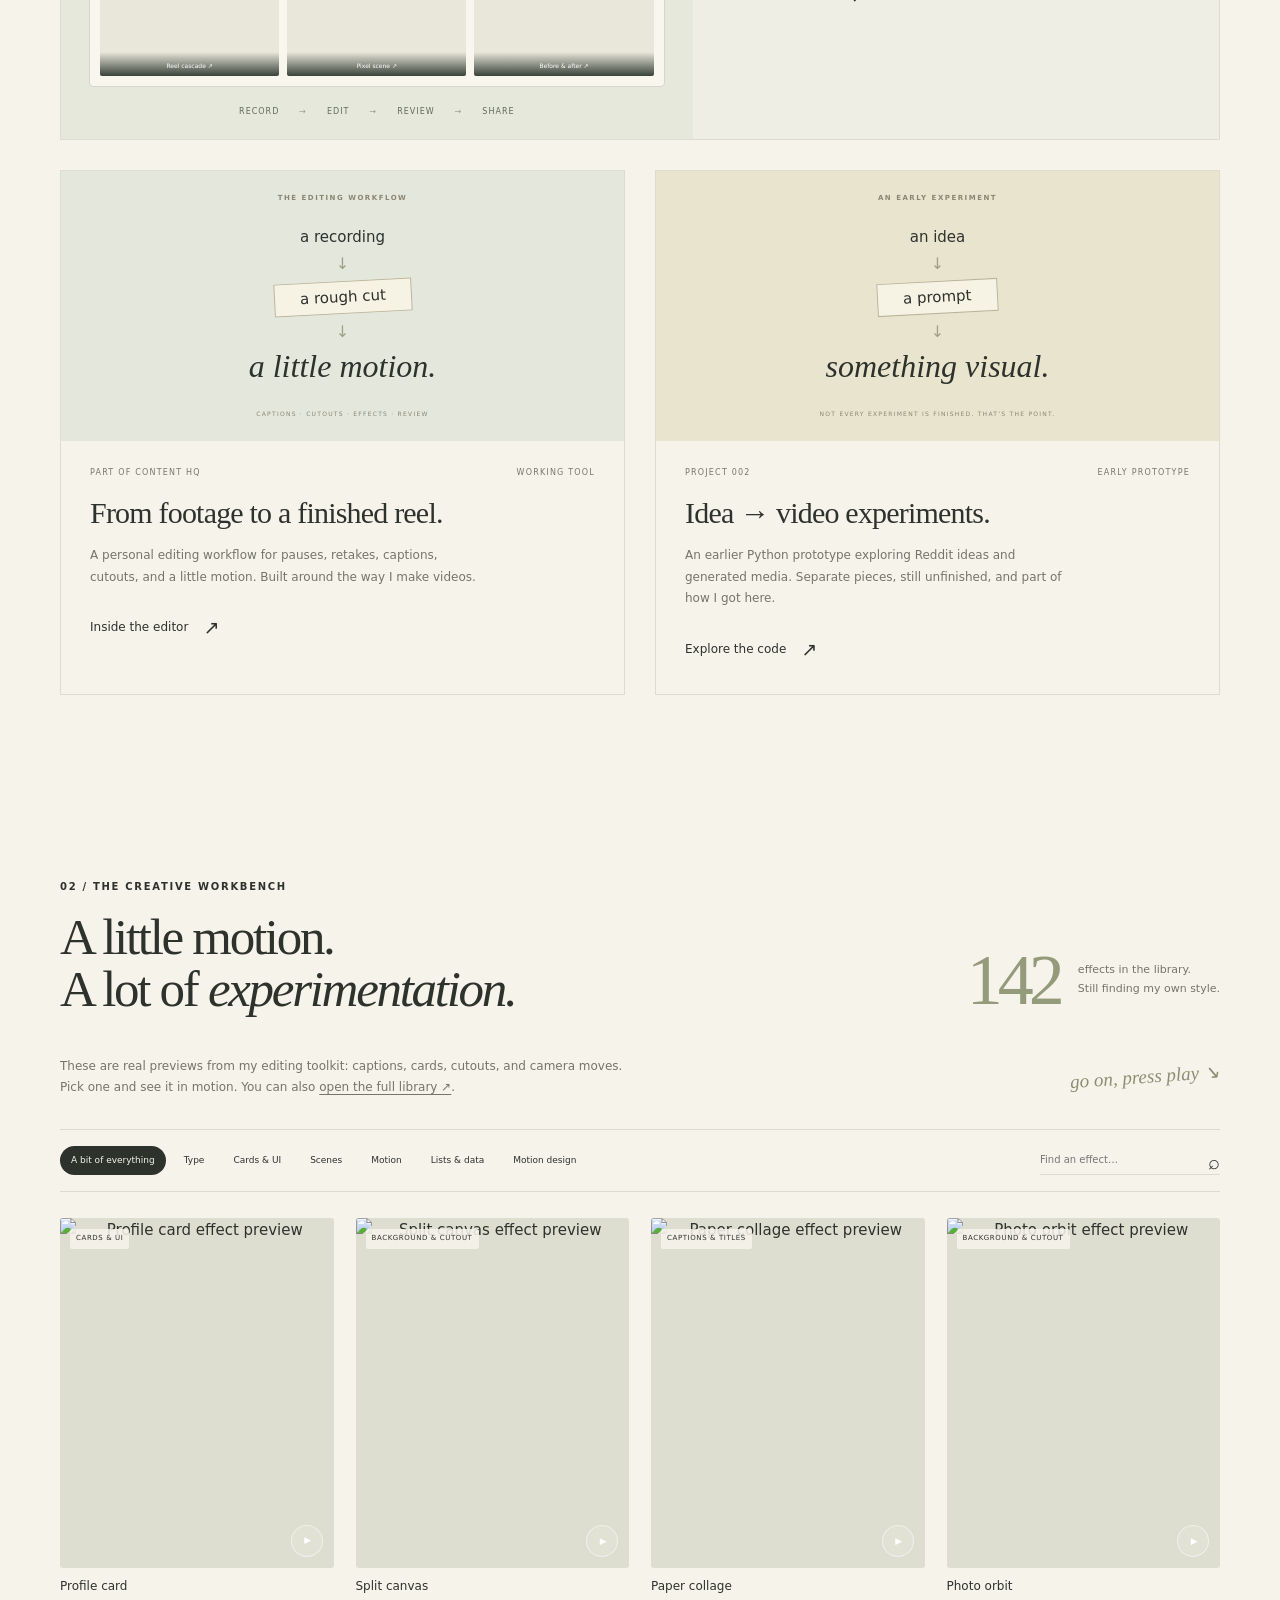
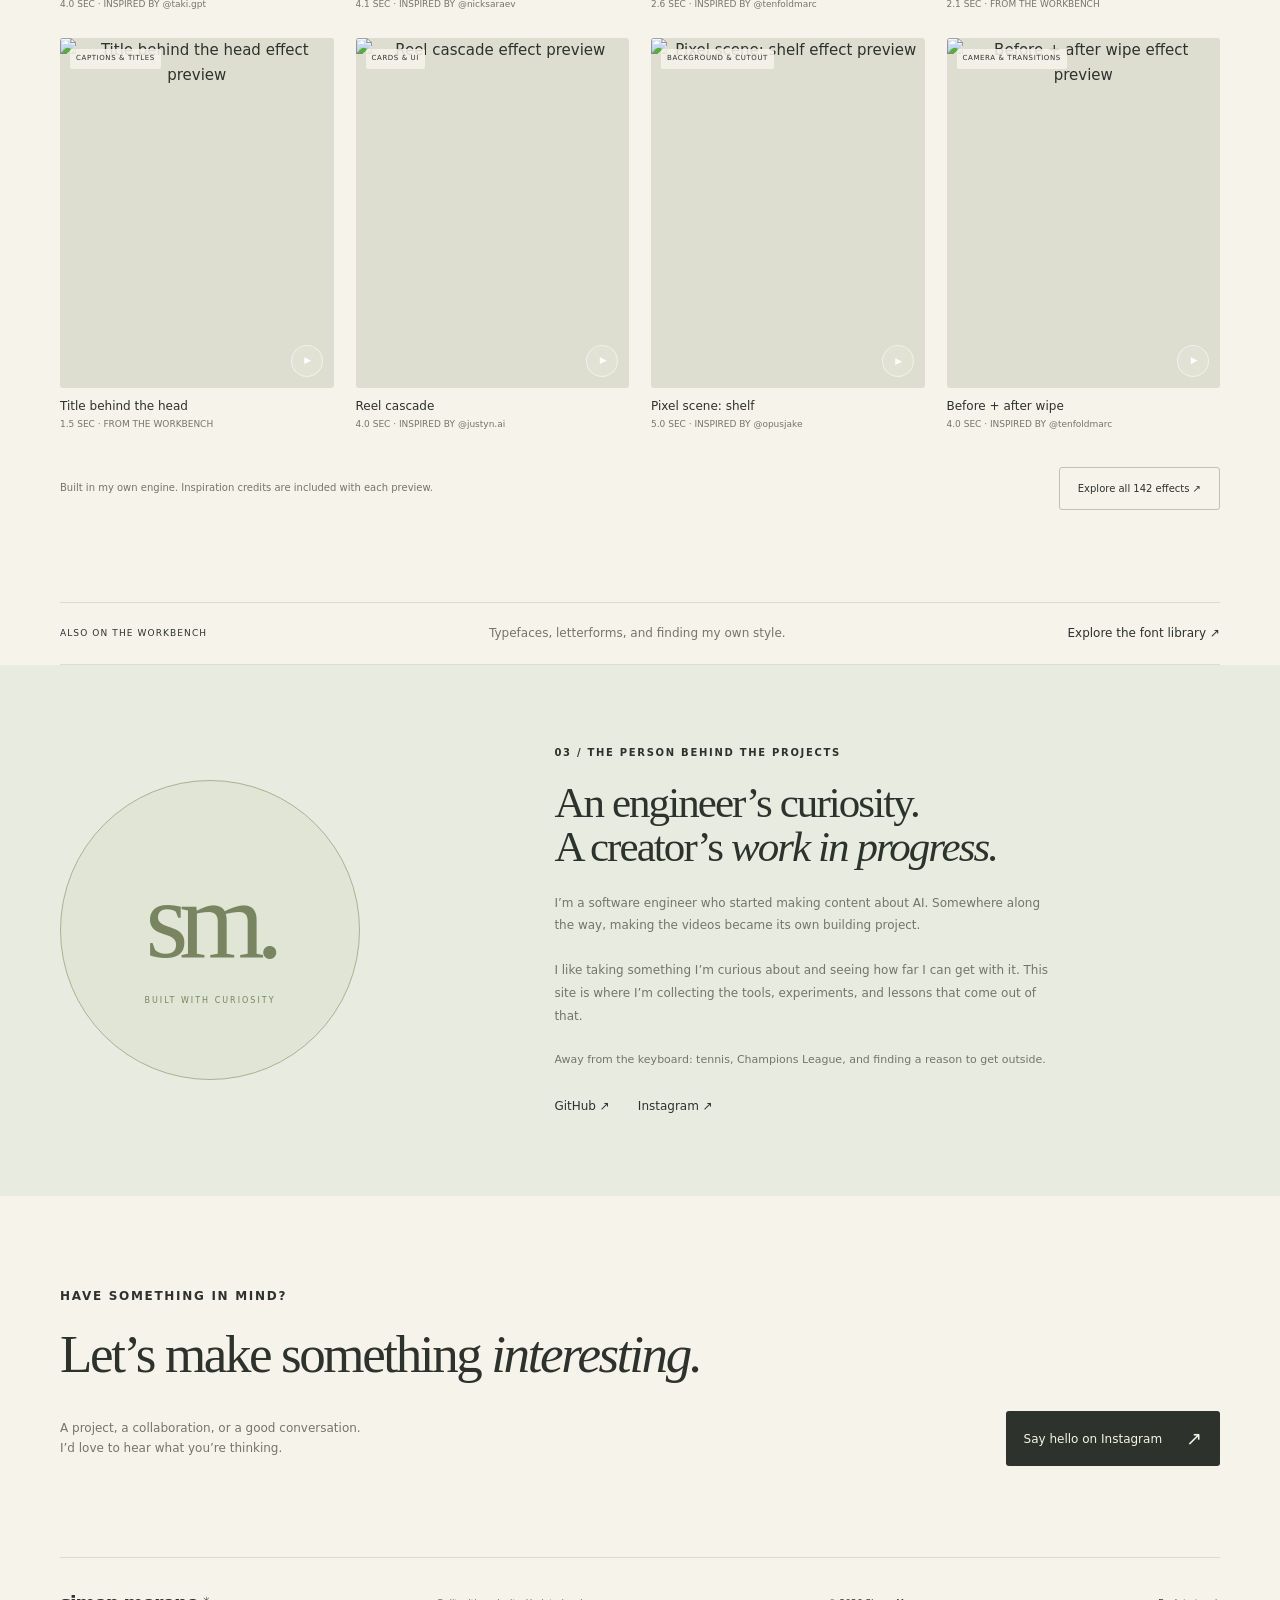
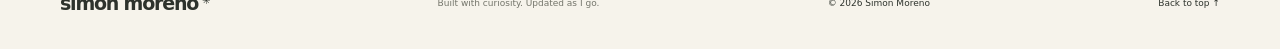
==== commit ee40b5eb: "Effects library: 142 effects with recreate prompts, Motion design filter, new media release Co-Autho" ====
--- a/index.html
+++ b/index.html
@@ -12,8 +12,8 @@
   <meta property="og:title" content="Simon Moreno — Building & sharing">
   <meta property="og:description" content="Projects, videos, and creative experiments from a software engineer building with AI and sharing what he learns.">
   <link rel="icon" href="data:image/svg+xml,%3Csvg xmlns='http://www.w3.org/2000/svg' viewBox='0 0 64 64'%3E%3Crect width='64' height='64' rx='16' fill='%23edcf6c'/%3E%3Ctext x='32' y='43' text-anchor='middle' font-family='Georgia' font-size='38' fill='%232c3029'%3Es.%3C/text%3E%3C/svg%3E">
-  <link rel="stylesheet" href="/style.css?v=9740dcf10134">
-  <script src="/app.js?v=ad5201aeb699" defer></script>
+  <link rel="stylesheet" href="/style.css?v=69720a95c683">
+  <script src="/app.js?v=618f07092166" defer></script>
 </head>
 <body>
   <a class="skip" href="#main">Skip to content</a>
@@ -61,11 +61,11 @@
     </section>
 
     <section class="section wrap lab" id="lab" aria-labelledby="lab-title">
-      <div class="section-heading"><div><p class="eyebrow">02 / THE CREATIVE WORKBENCH</p><h2 id="lab-title">A little motion.<br>A lot of <em>experimentation.</em></h2></div><div class="lab-aside"><span class="catalog-number" id="effect-count">125</span><p>effects in the library.<br>Still finding my own style.</p></div></div>
+      <div class="section-heading"><div><p class="eyebrow">02 / THE CREATIVE WORKBENCH</p><h2 id="lab-title">A little motion.<br>A lot of <em>experimentation.</em></h2></div><div class="lab-aside"><span class="catalog-number" id="effect-count">142</span><p>effects in the library.<br>Still finding my own style.</p></div></div>
       <div class="lab-intro"><p>These are real previews from my editing toolkit: captions, cards, cutouts, and camera moves. Pick one and see it in motion. You can also <a class="inline-link" href="/effects/">open the full library ↗</a>.</p><span class="handwritten">go on, press play ↘</span></div>
-      <div class="lab-toolbar"><div class="filters" role="group" aria-label="Filter effects"><button class="filter active" aria-pressed="true" data-filter="all">A bit of everything</button><button class="filter" aria-pressed="false" data-filter="Captions & titles">Type</button><button class="filter" aria-pressed="false" data-filter="Cards & UI">Cards & UI</button><button class="filter" aria-pressed="false" data-filter="Background & cutout">Scenes</button><button class="filter" aria-pressed="false" data-filter="Camera & transitions">Motion</button><button class="filter" aria-pressed="false" data-filter="Lists & data">Lists & data</button></div><label class="search"><span class="sr-only">Search effects</span><input id="effect-search" type="search" placeholder="Find an effect…" autocomplete="off"><span aria-hidden="true">⌕</span></label></div>
+      <div class="lab-toolbar"><div class="filters" role="group" aria-label="Filter effects"><button class="filter active" aria-pressed="true" data-filter="all">A bit of everything</button><button class="filter" aria-pressed="false" data-filter="Captions & titles">Type</button><button class="filter" aria-pressed="false" data-filter="Cards & UI">Cards & UI</button><button class="filter" aria-pressed="false" data-filter="Background & cutout">Scenes</button><button class="filter" aria-pressed="false" data-filter="Camera & transitions">Motion</button><button class="filter" aria-pressed="false" data-filter="Lists & data">Lists & data</button><button class="filter" aria-pressed="false" data-filter="Motion scenes">Motion design</button></div><label class="search"><span class="sr-only">Search effects</span><input id="effect-search" type="search" placeholder="Find an effect…" autocomplete="off"><span aria-hidden="true">⌕</span></label></div>
       <p id="results" class="sr-only" role="status" aria-live="polite"></p><div class="effect-grid" id="effect-grid"><p>Loading the workbench…</p></div>
-      <div class="lab-footer"><p>Built in my own engine. Inspiration credits are included with each preview.</p><button class="button secondary" id="show-all">Explore all 125 effects <span aria-hidden="true">↗</span></button></div>
+      <div class="lab-footer"><p>Built in my own engine. Inspiration credits are included with each preview.</p><button class="button secondary" id="show-all">Explore all 142 effects <span aria-hidden="true">↗</span></button></div>
     </section>
 
     <section class="intro-strip wrap" id="fonts" aria-label="Font library"><span>ALSO ON THE WORKBENCH</span><p>Typefaces, letterforms, and finding my own style.</p><a class="text-link" href="/fonts/">Explore the font library ↗</a></section>
--- a/style.css
+++ b/style.css
@@ -4,6 +4,7 @@
 @media(max-width:1050px){.wrap{width:calc(100% - 64px)}.hero{gap:15px}.hero h1{font-size:68px}.hero-art{padding-left:20px}.hero-photo{width:290px;height:430px}.hero-art{height:500px}.hero-sticker{bottom:0;left:-4px}.mini-print{right:-10px;width:125px}.mini-print img{height:145px}.hero-links{gap:15px}.hero-links .button{gap:15px;padding:12px}.hero-intro{max-width:360px}.project-copy{padding:28px}.project-copy h3{font-size:39px}.project-visual{padding:20px}.about-grid{gap:60px}.lab-toolbar{flex-direction:column;align-items:stretch}.search{width:100%}.intro-strip p{max-width:340px}.section-heading h2{font-size:45px}.project-preview,.prototype-preview{height:230px}.footer{gap:15px}}
 @media(max-width:760px){.wrap{width:calc(100% - 40px)}.header{height:83px;flex-wrap:wrap;align-content:center;row-gap:9px}.wordmark{font-size:20px}.header nav{order:3;width:100%;gap:23px;font-size:10px;justify-content:flex-start}.nav-contact{font-size:10px;gap:10px}.nav-contact span{font-size:16px}.hero{grid-template-columns:1fr;padding-top:38px;padding-bottom:50px;gap:38px}.hero .eyebrow{font-size:7px;letter-spacing:1.3px}.hero h1{font-size:clamp(58px,12.2vw,78px);margin-top:22px}.hero-intro{font-size:13px;max-width:440px;margin-top:23px}.hero-links{gap:22px;margin-top:25px}.hero-links .button{font-size:10px;padding:13px 15px}.hero-links .text-link{font-size:10px}.currently{margin-top:27px}.currently .tiny-label{font-size:7px}.currently a{font-size:10px}.hero-art{width:min(390px,95%);justify-self:center;height:470px;padding:20px 35px}.hero-photo{width:285px;height:405px}.hero-note{font-size:20px;right:20px;top:-8px}.hero-sticker{width:88px;height:88px;left:0;bottom:0;font-size:10px}.hero-sticker em{font-size:20px}.mini-print{right:0;bottom:5px;width:120px}.mini-print img{height:145px}.intro-strip{padding-block:18px;gap:15px;flex-wrap:wrap}.intro-strip>span:first-child{font-size:7px;order:1}.intro-strip>span:last-child{order:2;font-size:24px}.intro-strip p{order:3;font-size:10px;max-width:95%}.section{padding-block:55px}.section-heading{margin-bottom:27px;align-items:flex-start;gap:22px;flex-wrap:wrap}.section-heading h2{font-size:39px;margin-top:12px}.eyebrow{font-size:8px;letter-spacing:1.3px}.section-heading>p{font-size:11px}.featured-project{grid-template-columns:1fr}.project-visual{padding:20px}.project-visual img{aspect-ratio:1.35}.project-copy{padding:26px}.project-copy h3{font-size:42px}.project-copy>p:not(.project-index){font-size:12px}.project-pair{grid-template-columns:1fr;gap:24px;margin-top:24px}.project-preview,.prototype-preview{height:240px}.small-project-copy{padding:24px}.small-project-copy h3{font-size:28px}.reel-grid{gap:30px;grid-template-columns:1fr}.reel{max-width:440px;width:100%;margin-inline:auto}.reel-cover{aspect-ratio:9/12}.reel h3{font-size:29px}.reel>p:last-child{font-size:12px;max-width:100%}.reel>.tiny-label{margin-top:17px}.lab .section-heading{flex-wrap:nowrap;align-items:flex-end}.lab .section-heading h2{font-size:34px}.lab-aside{flex-direction:column;gap:3px;align-items:flex-start}.catalog-number{font-size:49px;letter-spacing:-3px}.lab-aside p{font-size:8px;white-space:nowrap}.lab-intro{gap:20px}.lab-intro p{font-size:11px}.lab-intro .handwritten{display:none}.filters{gap:4px}.filter{font-size:9px;padding:7px 9px}.lab-toolbar{gap:14px;padding:14px 0}.effect-grid{grid-template-columns:repeat(2,1fr);gap:22px 14px}.effect-card h3{font-size:11px}.effect-card>p{font-size:8px}.effect-category{font-size:6px;left:8px;top:8px;max-width:calc(100% - 16px)}.lab-footer{flex-direction:column;align-items:flex-start;gap:18px}.lab-footer>p{font-size:9px}.about-section{padding-block:55px}.about-grid{grid-template-columns:1fr;gap:42px}.about-photo{max-width:220px;margin-left:15px}.about-photo .handwritten{font-size:25px}.about-grid h2{font-size:36px}.about-grid>div:last-child>p:not(.eyebrow){font-size:12px}.contact{padding-block:55px}.contact h2{font-size:43px}.contact>div{flex-direction:column;align-items:flex-start;gap:24px}.contact p{font-size:11px}.footer{flex-wrap:wrap;gap:15px 20px;padding-block:25px}.footer>.wordmark{width:100%}.footer p{width:100%}.footer>a:last-child{margin-left:auto}.footer>span{font-size:8px}.project-detail{padding:22px}.project-detail h3{font-size:29px}.dialog-top{padding:10px 13px}}
 @media(prefers-reduced-motion:reduce){html{scroll-behavior:auto}*,*:before,*:after{transition:none!important;animation:none!important}}
+.prompt-box{margin:0 22px 20px;max-width:550px;border:1px solid var(--line);border-radius:4px;padding:10px 14px;background:#f4f2e8}.prompt-box summary{font-size:11px;font-weight:600;cursor:pointer}.prompt-hint{font-size:10px;margin-top:8px}.prompt-text{white-space:pre-wrap;font-family:ui-monospace,SFMono-Regular,Menlo,monospace;font-size:10px;line-height:1.6;color:var(--ink);max-height:260px;overflow:auto;margin:10px 0;padding:10px;background:var(--paper);border:1px solid var(--line);border-radius:3px}.prompt-copy{padding:8px 12px}
 
 /* Public version: only approved effect media; system fonts require no uploads. */
 :root{--serif:Georgia,'Times New Roman',serif;--sans:system-ui,-apple-system,BlinkMacSystemFont,'Segoe UI',sans-serif}
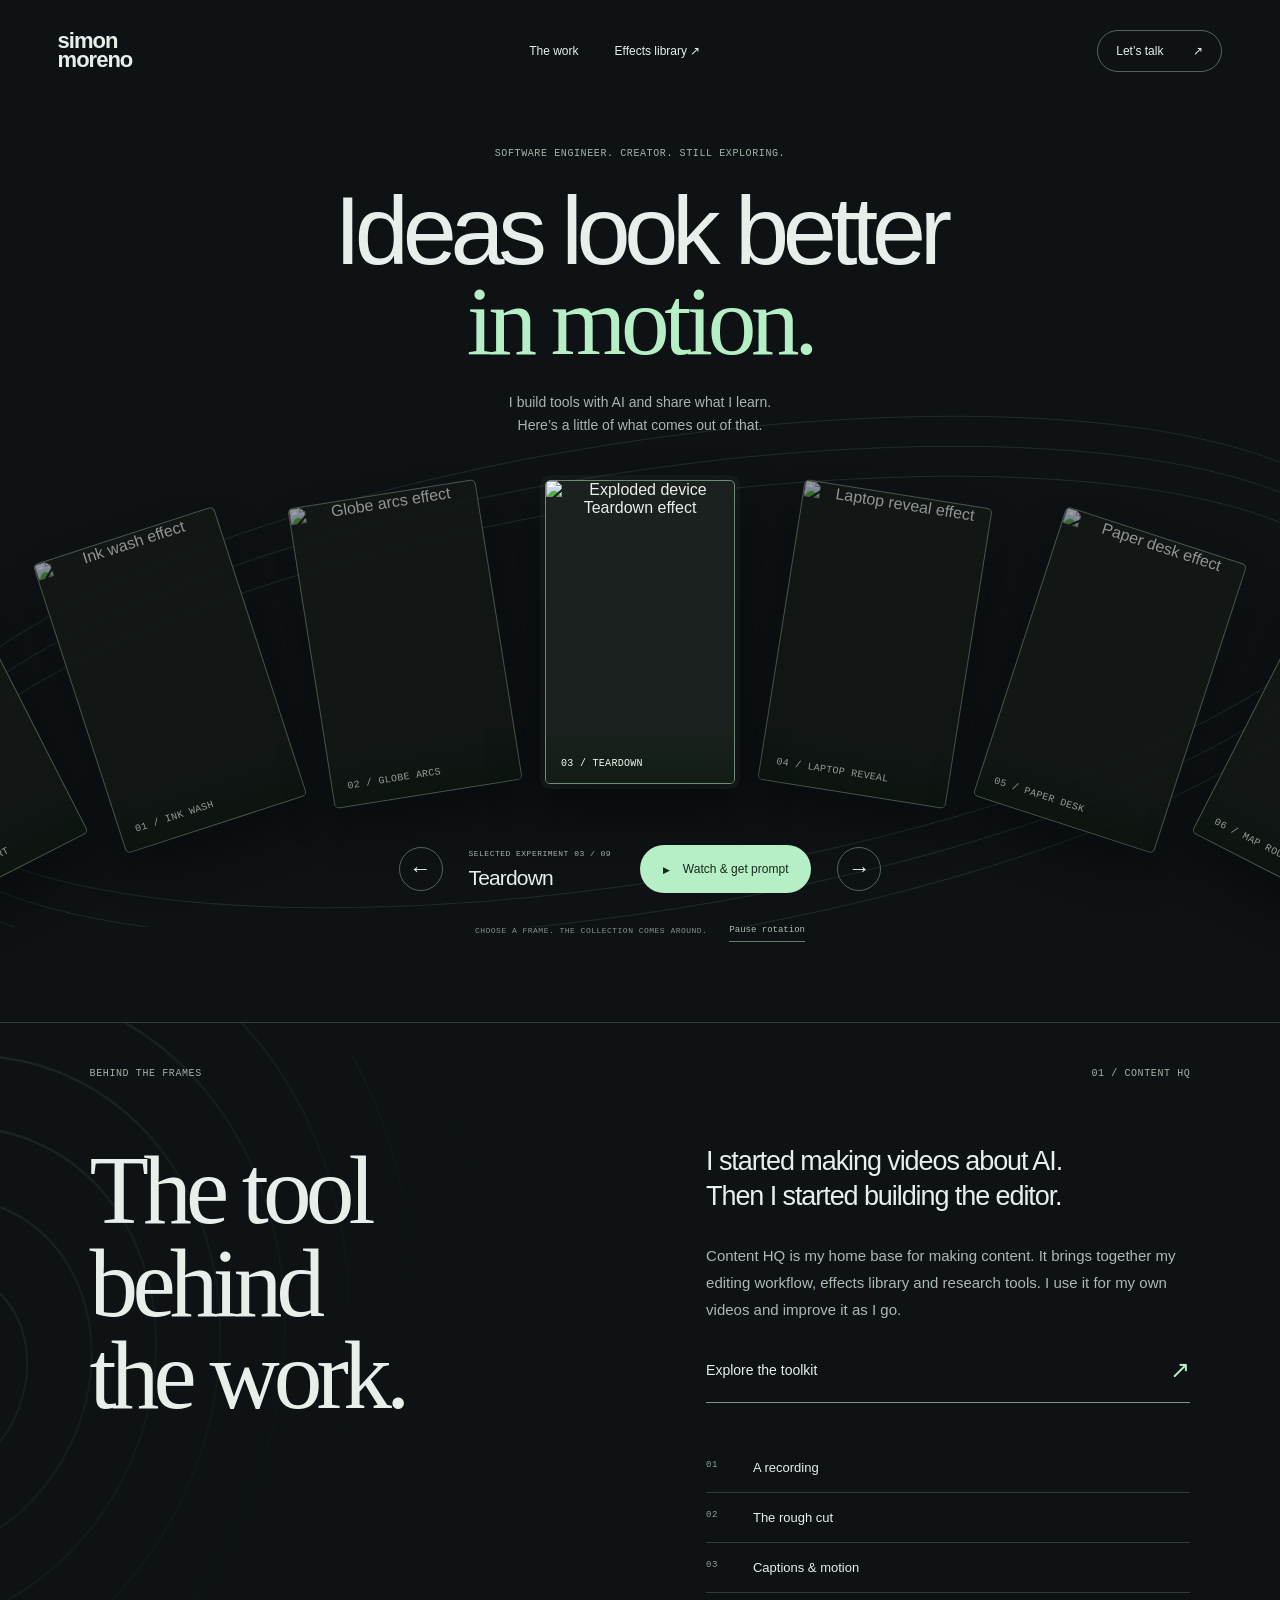
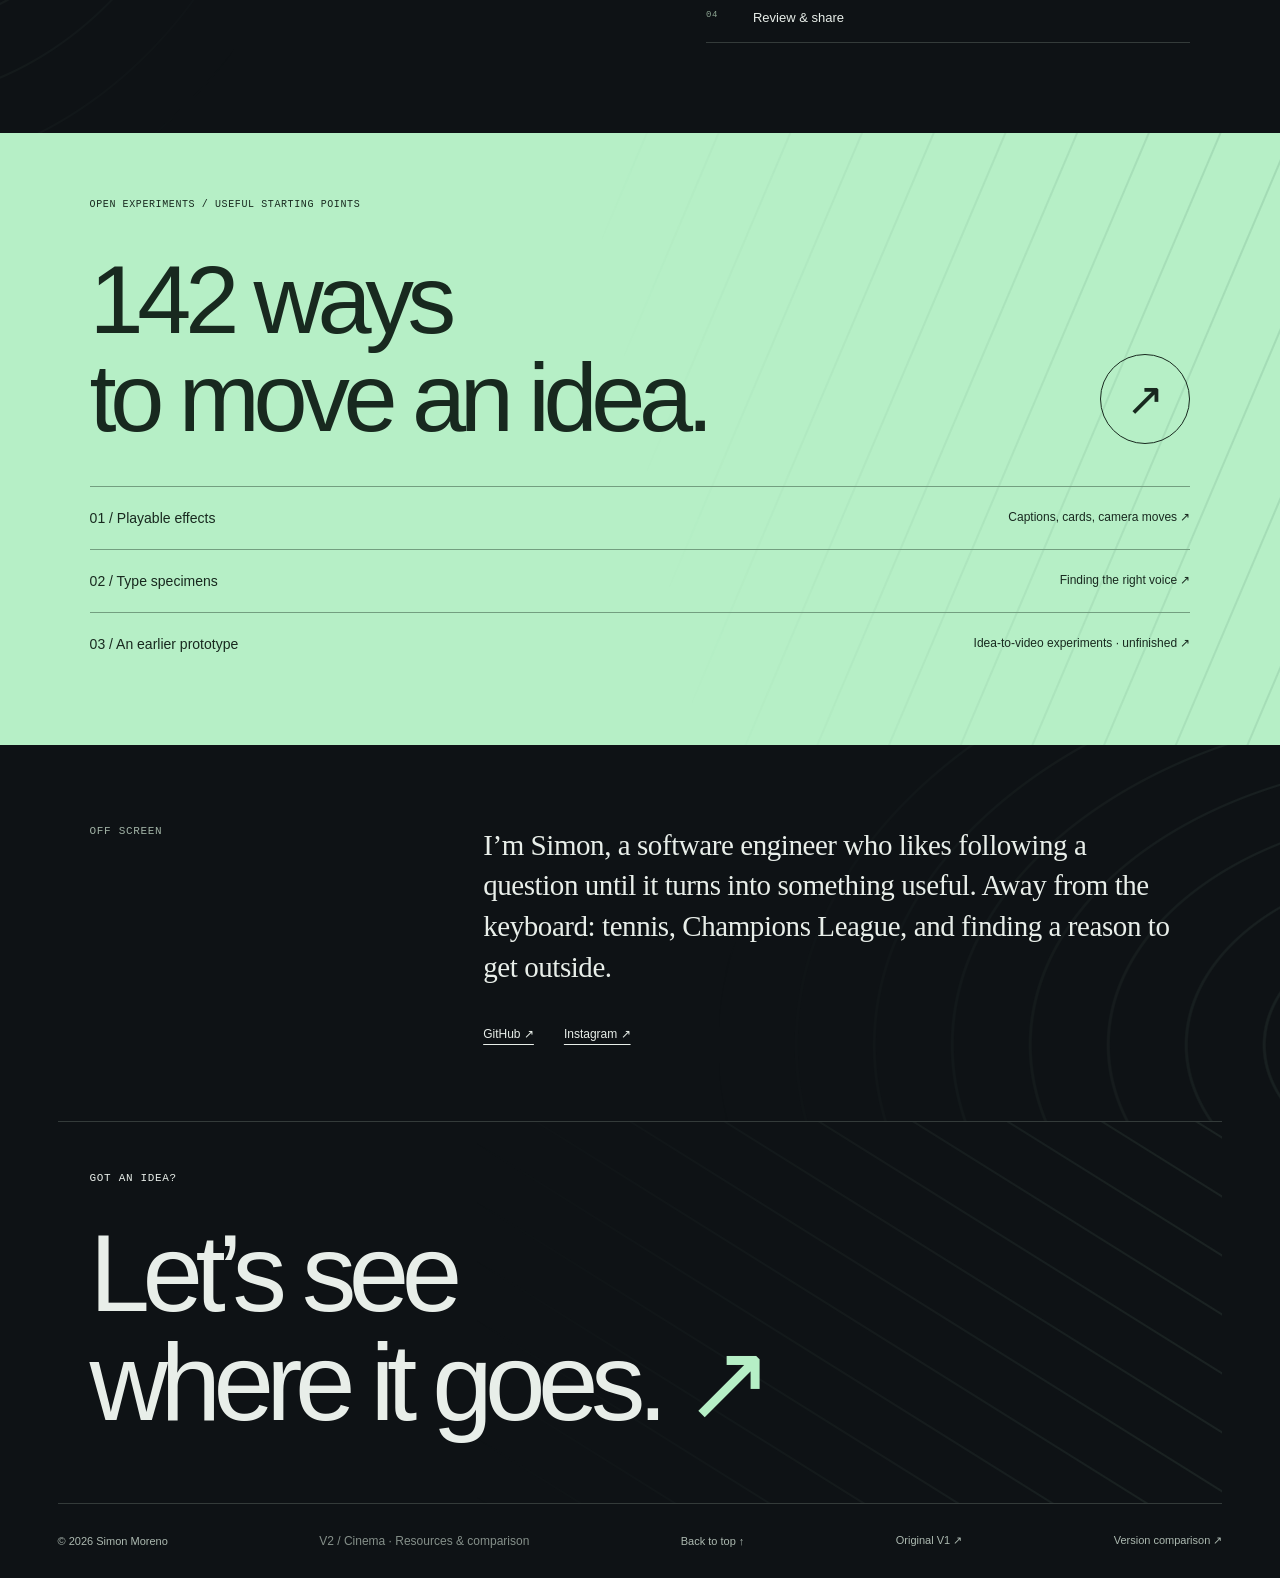
==== commit 687644a4: "Publish Cinema with its effects library and preserved V1 comparisons" ====
--- a/index.html
+++ b/index.html
@@ -1,82 +1,20 @@
-<!doctype html>
-<html lang="en">
-<head>
-  <meta charset="utf-8">
-  <meta name="viewport" content="width=device-width,initial-scale=1">
-  <meta name="theme-color" content="#f6f3eb">
-  <meta name="description" content="Simon Moreno is a software engineer building tools with AI and sharing what he learns. Projects, videos, and experiments from the workbench.">
-  <title>Simon Moreno — Building & sharing</title>
-  <link rel="canonical" href="https://simorenoh.github.io/">
-  <meta property="og:type" content="website">
-  <meta property="og:url" content="https://simorenoh.github.io/">
-  <meta property="og:title" content="Simon Moreno — Building & sharing">
-  <meta property="og:description" content="Projects, videos, and creative experiments from a software engineer building with AI and sharing what he learns.">
-  <link rel="icon" href="data:image/svg+xml,%3Csvg xmlns='http://www.w3.org/2000/svg' viewBox='0 0 64 64'%3E%3Crect width='64' height='64' rx='16' fill='%23edcf6c'/%3E%3Ctext x='32' y='43' text-anchor='middle' font-family='Georgia' font-size='38' fill='%232c3029'%3Es.%3C/text%3E%3C/svg%3E">
-  <link rel="stylesheet" href="/style.css?v=69720a95c683">
-  <script src="/app.js?v=618f07092166" defer></script>
-</head>
-<body>
-  <a class="skip" href="#main">Skip to content</a>
-  <header class="header wrap">
-    <a class="wordmark" href="#" aria-label="Simon Moreno, home">simon moreno<span>✳</span></a>
-    <nav aria-label="Main navigation"><a href="#work">Projects</a><a href="/effects/">Effects library</a><a href="/fonts/">Fonts</a><a href="#about">About</a><a href="/versions/?design=editorial" target="_top">Design lab</a></nav>
-    <a class="nav-contact" href="https://www.instagram.com/simon.morehq/" target="_blank" rel="noopener noreferrer">Say hello <span aria-hidden="true">↗</span></a>
-  </header>
-  <main id="main">
-    <section class="hero wrap" aria-labelledby="hero-title">
-      <div class="hero-copy">
-        <p class="eyebrow"><span class="status-dot"></span> SOFTWARE ENGINEER · CREATOR · CURIOUS HUMAN</p>
-        <h1 id="hero-title">I build things.<br>Then I share<br><em>what I learn.</em></h1>
-        <p class="hero-intro">I’m Simon. I’m exploring what we can make with AI, building tools I actually use, and documenting the process along the way.</p>
-        <div class="hero-links"><a class="button primary" href="#work">Come see what I’m building <span aria-hidden="true">↘</span></a><a class="text-link" href="#lab">Explore the effects <span aria-hidden="true">↗</span></a></div>
-        <div class="currently"><span class="tiny-label">CURRENTLY TINKERING WITH</span><a href="#content-hq">My own AI video editor <span aria-hidden="true">↗</span></a></div>
-      </div>
-      <div class="hero-art" aria-label="A look at my public effects library">
-        <span class="handwritten hero-note">from my little corner of the internet</span>
-        <button class="hero-photo" data-effect="profile-card" aria-label="Play the Profile card effect">
-          <img src="/media/effects/profile-card.jpg" alt="Profile card effect from my editing toolkit" fetchpriority="high" width="360" height="640">
-          <span class="photo-top"><span class="status-dot"></span> FROM THE EFFECTS LIBRARY</span>
-          <span class="photo-caption"><span class="play-circle" aria-hidden="true">▶</span><span>A small experiment, in motion.<small>Play the profile card effect · 4 sec</small></span></span>
-        </button>
-        <button class="mini-print" data-effect="paper-collage" aria-label="Play the Paper collage effect"><img src="/media/effects/paper-collage.jpg" alt="Paper collage effect preview" width="360" height="640"><span>one more experiment ↗</span></button>
-        <span class="hero-sticker">made with<br><em>curiosity.</em></span>
-      </div>
-    </section>
-    <div class="intro-strip wrap"><span>A WORK IN PROGRESS. JUST LIKE ME.</span><p>Useful tools. Creative experiments. A few things figured out along the way.</p><span aria-hidden="true">✳</span></div>
-
-    <section class="section wrap" id="work" aria-labelledby="work-title">
-      <div class="section-heading"><div><p class="eyebrow">01 / SELECTED WORK</p><h2 id="work-title">Things I’m <em>building.</em></h2></div><p>Usually starts with “there has to be<br>an easier way to do this.”</p></div>
-      <article class="featured-project" id="content-hq">
-        <div class="project-visual">
-          <div class="window-bar"><span class="window-dots" aria-hidden="true">● ● ●</span><span>CONTENT HQ / EFFECTS IN THE TOOLKIT</span><span aria-hidden="true">↗</span></div>
-          <div class="effect-preview-wall"><button data-effect="behind-title" aria-label="Play Title behind the head"><img src="/media/effects/behind-title.jpg" alt="Title behind the head effect" loading="lazy" width="360" height="640"><span>Title behind the head ↗</span></button><button data-effect="paper-collage" aria-label="Play Paper collage"><img src="/media/effects/paper-collage.jpg" alt="Paper collage effect" loading="lazy" width="360" height="640"><span>Paper collage ↗</span></button><button data-effect="orbit" aria-label="Play Photo orbit"><img src="/media/effects/orbit.jpg" alt="Photo orbit effect" loading="lazy" width="360" height="640"><span>Photo orbit ↗</span></button><button data-effect="reel-cascade" aria-label="Play Reel cascade"><img src="/media/effects/reel-cascade.jpg" alt="Reel cascade effect" loading="lazy" width="360" height="640"><span>Reel cascade ↗</span></button><button data-effect="pixel-shelf" aria-label="Play Pixel scene"><img src="/media/effects/pixel-shelf.jpg" alt="Pixel scene effect" loading="lazy" width="360" height="640"><span>Pixel scene ↗</span></button><button data-effect="before-after" aria-label="Play Before & after"><img src="/media/effects/before-after.jpg" alt="Before & after effect" loading="lazy" width="360" height="640"><span>Before & after ↗</span></button></div>
-          <div class="workflow"><span>RECORD</span><i>→</i><span>EDIT</span><i>→</i><span>REVIEW</span><i>→</i><span>SHARE</span></div>
-        </div>
-        <div class="project-copy"><p class="project-index">PROJECT 001 <span class="badge">ACTIVELY BUILDING</span></p><h3>Content HQ<span class="handwritten">my biggest rabbit hole</span></h3><p>My home base for making content. I’m building the tools to turn a raw recording into a reel, and learning what it takes to make the whole process feel easier.</p><p class="muted">The editor, effects library, and research tools work today. Planning and scripting are the next pieces.</p><div class="tags"><span>Python</span><span>AI workflows</span><span>Video & motion</span></div><button class="text-link" data-project="content-hq">Take a closer look <span aria-hidden="true">↗</span></button></div>
-      </article>
-      <div class="project-pair">
-        <article class="small-project"><div class="prototype-preview editor-diagram"><span class="tiny-label">THE EDITING WORKFLOW</span><div class="prototype-flow"><span>a recording</span><span aria-hidden="true">↓</span><span class="outlined">a rough cut</span><span aria-hidden="true">↓</span><span class="serif">a little motion.</span></div><span class="prototype-foot">CAPTIONS · CUTOUTS · EFFECTS · REVIEW</span></div><div class="small-project-copy"><p class="project-index">PART OF CONTENT HQ <span>WORKING TOOL</span></p><h3>From footage to a finished reel.</h3><p>A personal editing workflow for pauses, retakes, captions, cutouts, and a little motion. Built around the way I make videos.</p><button class="text-link" data-project="editor">Inside the editor <span aria-hidden="true">↗</span></button></div></article>
-        <article class="small-project"><div class="prototype-preview"><span class="tiny-label">AN EARLY EXPERIMENT</span><div class="prototype-flow"><span>an idea</span><span aria-hidden="true">↓</span><span class="outlined">a prompt</span><span aria-hidden="true">↓</span><span class="serif">something visual.</span></div><span class="prototype-foot">NOT EVERY EXPERIMENT IS FINISHED. THAT’S THE POINT.</span></div><div class="small-project-copy"><p class="project-index">PROJECT 002 <span>EARLY PROTOTYPE</span></p><h3>Idea → video experiments.</h3><p>An earlier Python prototype exploring Reddit ideas and generated media. Separate pieces, still unfinished, and part of how I got here.</p><a class="text-link" href="https://github.com/simorenoh/video-generator" target="_blank" rel="noopener noreferrer">Explore the code <span aria-hidden="true">↗</span></a></div></article>
-      </div>
-    </section>
-
-    <section class="section wrap lab" id="lab" aria-labelledby="lab-title">
-      <div class="section-heading"><div><p class="eyebrow">02 / THE CREATIVE WORKBENCH</p><h2 id="lab-title">A little motion.<br>A lot of <em>experimentation.</em></h2></div><div class="lab-aside"><span class="catalog-number" id="effect-count">142</span><p>effects in the library.<br>Still finding my own style.</p></div></div>
-      <div class="lab-intro"><p>These are real previews from my editing toolkit: captions, cards, cutouts, and camera moves. Pick one and see it in motion. You can also <a class="inline-link" href="/effects/">open the full library ↗</a>.</p><span class="handwritten">go on, press play ↘</span></div>
-      <div class="lab-toolbar"><div class="filters" role="group" aria-label="Filter effects"><button class="filter active" aria-pressed="true" data-filter="all">A bit of everything</button><button class="filter" aria-pressed="false" data-filter="Captions & titles">Type</button><button class="filter" aria-pressed="false" data-filter="Cards & UI">Cards & UI</button><button class="filter" aria-pressed="false" data-filter="Background & cutout">Scenes</button><button class="filter" aria-pressed="false" data-filter="Camera & transitions">Motion</button><button class="filter" aria-pressed="false" data-filter="Lists & data">Lists & data</button><button class="filter" aria-pressed="false" data-filter="Motion scenes">Motion design</button></div><label class="search"><span class="sr-only">Search effects</span><input id="effect-search" type="search" placeholder="Find an effect…" autocomplete="off"><span aria-hidden="true">⌕</span></label></div>
-      <p id="results" class="sr-only" role="status" aria-live="polite"></p><div class="effect-grid" id="effect-grid"><p>Loading the workbench…</p></div>
-      <div class="lab-footer"><p>Built in my own engine. Inspiration credits are included with each preview.</p><button class="button secondary" id="show-all">Explore all 142 effects <span aria-hidden="true">↗</span></button></div>
-    </section>
-
-    <section class="intro-strip wrap" id="fonts" aria-label="Font library"><span>ALSO ON THE WORKBENCH</span><p>Typefaces, letterforms, and finding my own style.</p><a class="text-link" href="/fonts/">Explore the font library ↗</a></section>
-
-    <section class="about-section" id="about" aria-labelledby="about-title"><div class="wrap about-grid">
-      <div class="about-monogram" aria-hidden="true"><span>sm.</span><small>BUILT WITH CURIOSITY</small></div>
-      <div><p class="eyebrow">03 / THE PERSON BEHIND THE PROJECTS</p><h2 id="about-title">An engineer’s curiosity.<br>A creator’s <em>work in progress.</em></h2><p>I’m a software engineer who started making content about AI. Somewhere along the way, making the videos became its own building project.</p><p>I like taking something I’m curious about and seeing how far I can get with it. This site is where I’m collecting the tools, experiments, and lessons that come out of that.</p><p class="about-footnote">Away from the keyboard: tennis, Champions League, and finding a reason to get outside.</p><div class="about-links"><a class="text-link" href="https://github.com/simorenoh" target="_blank" rel="noopener noreferrer">GitHub ↗</a><a class="text-link" href="https://www.instagram.com/simon.morehq/" target="_blank" rel="noopener noreferrer">Instagram ↗</a></div></div>
-    </div></section>
-    <section class="contact wrap"><p class="eyebrow">HAVE SOMETHING IN MIND?</p><h2>Let’s make something <em>interesting.</em></h2><div><p>A project, a collaboration, or a good conversation.<br>I’d love to hear what you’re thinking.</p><a class="button primary" href="https://www.instagram.com/simon.morehq/" target="_blank" rel="noopener noreferrer">Say hello on Instagram <span aria-hidden="true">↗</span></a></div></section>
-  </main>
-  <footer class="footer wrap"><a class="wordmark" href="#">simon moreno<span>✳</span></a><p>Built with curiosity. Updated as I go.</p><span>© <span id="year">2026</span> Simon Moreno</span><a href="#">Back to top ↑</a></footer>
-  <dialog id="viewer" aria-labelledby="viewer-title"><div class="dialog-top"><h2 id="viewer-title"></h2><button id="close-viewer" class="close" aria-label="Close preview">✕</button></div><div id="viewer-body"></div></dialog>
-</body>
-</html>
+<!doctype html><html lang="en"><head><meta charset="utf-8"><meta name="viewport" content="width=device-width,initial-scale=1"><meta name="description" content="Simon Moreno. Software engineer, creator and experiments in motion."><title>Simon Moreno — Cinema</title><link rel="stylesheet" href="/v2/common.css?v=36314d8755a9"><link rel="stylesheet" href="/v2/cinema.css?v=e8f325b12549"><script src="/v2/common.js?v=581e94b2879b" defer></script><link rel="canonical" href="https://simorenoh.github.io/"><meta property="og:url" content="https://simorenoh.github.io/"><meta property="og:type" content="website"><meta property="og:title" content="Simon Moreno — Building & sharing"></head>
+<body><a class="skip" href="#main">Skip to content</a><header class="cinema-header"><a class="cinema-name" href="#main">simon<span>moreno</span></a><nav aria-label="Main navigation"><a href="#story">The work</a><a href="/effects/">Effects library ↗</a></nav><a class="cinema-contact" href="https://www.instagram.com/simon.morehq/" target="_top">Let’s talk <span>↗</span></a></header>
+<main id="main"><section class="screening"><div class="screening-heading reveal"><p class="mono">Software engineer. Creator. Still exploring.</p><h1>Ideas look better<br><span>in motion.</span></h1><p class="screening-intro">I build tools with AI and share what I learn.<br>Here’s a little of what comes out of that.</p></div><div class="screen-lines" aria-hidden="true"><i></i><i></i><i></i></div>
+<div class="cinema-rail" id="cinema-rail" role="group" aria-label="Featured effect selection. Use left and right arrows to browse.">
+<button class="scene-card" data-scene="ink-wash" data-name="Ink wash" aria-pressed="false"><img src="/media/effects/ink-wash.jpg" alt="Ink wash effect" width="360" height="640"><span>01 / Ink wash</span></button>
+<button class="scene-card" data-scene="globe-arcs" data-name="Globe arcs" aria-pressed="false"><img src="/media/effects/globe-arcs.jpg" alt="Globe arcs effect" width="360" height="640"><span>02 / Globe arcs</span></button>
+<button class="scene-card" data-scene="teardown" data-name="Teardown" aria-pressed="true"><img src="/media/effects/teardown.jpg" alt="Exploded device Teardown effect" width="360" height="640"><span>03 / Teardown</span></button>
+<button class="scene-card" data-scene="laptop-reveal" data-name="Laptop reveal" aria-pressed="false"><img src="/media/effects/laptop-reveal.jpg" alt="Laptop reveal effect" width="360" height="640"><span>04 / Laptop reveal</span></button>
+<button class="scene-card" data-scene="paper-desk" data-name="Paper desk" aria-pressed="false"><img src="/media/effects/paper-desk.jpg" alt="Paper desk effect" width="360" height="640"><span>05 / Paper desk</span></button>
+<button class="scene-card" data-scene="map-route" data-name="Map route" aria-pressed="false"><img src="/media/effects/map-route.jpg" alt="Map route effect" width="360" height="640"><span>06 / Map route</span></button>
+<button class="scene-card" data-scene="iso-flow" data-name="Iso flow" aria-pressed="false"><img src="/media/effects/iso-flow.jpg" alt="Iso flow effect" width="360" height="640"><span>07 / Iso flow</span></button>
+<button class="scene-card" data-scene="headline" data-name="Headline" aria-pressed="false"><img src="/media/effects/headline.jpg" alt="Headline effect" width="360" height="640"><span>08 / Headline</span></button>
+<button class="scene-card" data-scene="stat-chart" data-name="Stat chart" aria-pressed="false"><img src="/media/effects/stat-chart.jpg" alt="Stat chart effect" width="360" height="640"><span>09 / Stat chart</span></button></div>
+<div class="screening-controls"><button id="scene-prev" class="scene-arrow" aria-label="Previous scene">←</button><div class="scene-meta"><p class="mono">Selected experiment <span id="scene-number">03</span> / <span id="scene-total">09</span></p><h2 id="scene-name" aria-live="polite">Teardown</h2></div><button id="scene-play" class="scene-play" data-effect="teardown" aria-label="Open Teardown preview"><span>▶</span> Watch & get prompt</button><button id="scene-next" class="scene-arrow" aria-label="Next scene">→</button></div><div class="rail-footer"><p class="rail-hint mono">Choose a frame. The collection comes around.</p><button id="scene-motion" aria-pressed="true">Pause rotation</button></div>
+</section>
+<section class="cinema-story" id="story"><div class="story-label mono"><span>Behind the frames</span><span>01 / Content HQ</span></div><div class="story-grid"><h2>The tool<br>behind<br>the work.</h2><div class="story-body"><p class="large-copy">I started making videos about AI.<br>Then I started building the editor.</p><p>Content HQ is my home base for making content. It brings together my editing workflow, effects library and research tools. I use it for my own videos and improve it as I go.</p><a class="cinema-text-link" href="/effects/">Explore the toolkit <span>↗</span></a><div class="process"><div><span class="mono">01</span><span>A recording</span></div><div><span class="mono">02</span><span>The rough cut</span></div><div><span class="mono">03</span><span>Captions & motion</span></div><div><span class="mono">04</span><span>Review & share</span></div></div></div></div></section>
+<section class="cinema-library"><span class="mono">Open experiments / useful starting points</span><div class="library-title"><h2><span data-catalog-count>142</span> ways<br>to move an idea.</h2><a href="/effects/" class="round-link" aria-label="Browse the full effects library">↗</a></div><div class="library-links"><a href="/effects/"><span>01 / Playable effects</span><span>Captions, cards, camera moves ↗</span></a><a href="/fonts/" target="_top"><span>02 / Type specimens</span><span>Finding the right voice ↗</span></a><a href="https://github.com/simorenoh/video-generator" target="_top"><span>03 / An earlier prototype</span><span>Idea-to-video experiments · unfinished ↗</span></a></div><p class="catalog-state sr-only" role="status"></p></section>
+<section class="cinema-about"><span class="mono">Off screen</span><p>I’m Simon, a software engineer who likes following a question until it turns into something useful. Away from the keyboard: tennis, Champions League, and finding a reason to get outside.</p><div><a href="https://github.com/simorenoh" target="_top">GitHub ↗</a><a href="https://www.instagram.com/simon.morehq/" target="_top">Instagram ↗</a></div></section>
+<section class="cinema-end"><span class="mono">Got an idea?</span><a href="https://www.instagram.com/simon.morehq/" target="_top">Let’s see<br>where it goes. <span>↗</span></a></section></main><footer class="page-footer"><span>© 2026 Simon Moreno</span><a class="reference-link" href="/v2/?concept=cinema" target="_top">V2 / Cinema · Resources & comparison</a><a href="#main">Back to top ↑</a><a href="/v2/v1/" target="_top">Original V1 ↗</a><a href="/v2/?concept=cinema" target="_top">Version comparison ↗</a></footer>
+<dialog class="viewer" id="effect-viewer" aria-labelledby="effect-title"><div class="viewer-head"><h2 id="effect-title">Effect preview</h2><button class="viewer-close" id="close-effect" aria-label="Close effect preview">×</button></div><div id="effect-content"></div></dialog></body></html>
--- a/v2/common.css
+++ b/v2/common.css
@@ -0,0 +1 @@
+*{box-sizing:border-box}html{scroll-behavior:smooth}body{margin:0}button,input,textarea{font:inherit}button,a{-webkit-tap-highlight-color:transparent}button{cursor:pointer}a{color:inherit}img{display:block;max-width:100%}button{color:inherit}button:focus-visible,a:focus-visible,input:focus-visible,summary:focus-visible{outline:3px solid var(--accent,#385aeb);outline-offset:5px}button:disabled{cursor:wait}button[hidden],[hidden]{display:none!important}.skip{position:fixed;top:-100px;left:20px;background:white;color:black;padding:16px;z-index:100}.skip:focus{top:20px}.mono{font-family:'SFMono-Regular',Consolas,monospace;font-size:11px;letter-spacing:.06em;text-transform:uppercase}.sr-only{position:absolute;width:1px;height:1px;overflow:hidden;clip-path:inset(50%)}.quiet-link{text-decoration:none;border-bottom:1px solid currentColor;padding-bottom:4px}.arrow{font-family:system-ui,sans-serif}.page-footer{display:flex;justify-content:space-between;gap:24px;align-items:center;padding:32px 0;font-size:13px}.page-footer a{text-decoration:none}.page-footer a:hover{text-decoration:underline}.reference-link{font-size:12px;opacity:.75}.effect-trigger{padding:0;border:0;background:transparent;text-align:left}.effect-trigger img{width:100%;height:100%;object-fit:cover}.play-dot{display:grid;place-items:center;border:1px solid currentColor;border-radius:50%;width:46px;height:46px}.catalog-state{font-size:13px}.viewer{--accent:#3658dd;background:#fafaf7;color:#171a19;border:0;padding:0;width:min(980px,calc(100% - 32px));max-height:90dvh;overflow:auto;box-shadow:0 30px 100px #0007}.viewer::backdrop{background:#090d15b8;backdrop-filter:blur(8px)}.viewer[open]{animation:viewer-in .28s cubic-bezier(.2,.8,.2,1)}.viewer-head{position:sticky;top:0;background:#fafaf7;display:flex;align-items:center;justify-content:space-between;padding:20px 26px;border-bottom:1px solid #ddd;z-index:2}.viewer-head h2{font:500 22px system-ui,sans-serif;margin:0}.viewer-close{width:42px;height:42px;border:1px solid #bbb;background:none;font-size:22px}.viewer-layout{display:grid;grid-template-columns:minmax(220px,.85fr) minmax(0,1.15fr)}.viewer-media{padding:24px;background:#12151b;display:flex;justify-content:center;align-items:center}.viewer video{display:block;max-height:65dvh;width:100%;aspect-ratio:9/16;object-fit:contain}.viewer-info{padding:26px;font:15px/1.6 system-ui,sans-serif}.viewer-info p:first-child{margin-top:0}.viewer-info details{margin-top:24px;border-top:1px solid #ccc;padding-top:18px}.viewer-info summary{font-weight:650;cursor:pointer}.viewer-info pre{white-space:pre-wrap;overflow-wrap:anywhere;background:#edeee9;padding:16px;max-height:280px;overflow:auto;font:12px/1.6 monospace}.copy-prompt{border:0;background:#1c2928;color:#fff;padding:12px 18px}.viewer-credit{font-size:12px;color:#535c57}.viewer-error{padding:25px;font:16px system-ui}.reveal{animation:rise-in .6s both}.reveal:nth-child(2){animation-delay:.08s}.reveal:nth-child(3){animation-delay:.16s}@keyframes viewer-in{from{opacity:0;transform:translateY(16px) scale(.98)}to{opacity:1;transform:none}}@keyframes rise-in{from{opacity:0;transform:translateY(18px)}to{opacity:1;transform:none}}@media(max-width:650px){.viewer-layout{grid-template-columns:1fr}.viewer-media video{max-height:48dvh}.viewer-head{padding:14px 18px}.viewer-head h2{font-size:18px}.viewer-info{padding:20px}.page-footer{flex-wrap:wrap;gap:18px}}@media(prefers-reduced-motion:reduce){html{scroll-behavior:auto}*,*::before,*::after{animation:none!important;transition:none!important}}
--- a/v2/cinema.css
+++ b/v2/cinema.css
@@ -0,0 +1,13 @@
+:root{--bg:#0e1215;--text:#e8eee9;--accent:#b6efc6;--line:#343b3a}body{background:var(--bg);color:var(--text);font-family:Arial,Helvetica,sans-serif}.cinema-header{padding:30px 4.5%;display:flex;justify-content:space-between;align-items:center}.cinema-name{position:relative;font-weight:700;font-size:22px;letter-spacing:-1px;line-height:.85;text-decoration:none}.cinema-name span{display:block}.cinema-name sup{position:absolute;right:-18px;top:0;font-size:10px}.cinema-header nav{display:flex;gap:36px;font-size:12px}.cinema-header nav a{text-decoration:none}.cinema-header nav a:hover{color:var(--accent)}.cinema-contact{font-size:12px;border:1px solid #56635c;padding:13px 18px;border-radius:30px;text-decoration:none;display:flex;gap:30px}.screening{position:relative;overflow:hidden;padding:36px 0 35px}.screening-heading{text-align:center;position:relative;z-index:2}.screening-heading .mono{font-size:10px;color:#a2b3a7}.screening h1{font-weight:400;font-size:clamp(60px,7.6vw,114px);letter-spacing:-.065em;line-height:.93;margin:27px 0 24px}.screening h1 span{font-family:Georgia,serif;color:var(--accent);letter-spacing:-.055em}.screening-intro{font-size:14px;line-height:1.65;color:#a9b5ae;margin:0}.screen-lines{position:absolute;inset:140px -100px 50px;pointer-events:none;opacity:.4;overflow:hidden}.screen-lines i{position:absolute;width:100%;height:440px;border:1px solid #3c5244;border-radius:50%;top:200px;transform:rotate(-9deg)}.screen-lines i:nth-child(2){top:230px}.screen-lines i:nth-child(3){top:260px}.cinema-rail{position:relative;height:370px;margin-top:38px;perspective:1000px;touch-action:pan-y}.scene-card{--offset:0;position:absolute;left:50%;top:5px;width:190px;height:304px;padding:0;border:1px solid #708875;border-radius:5px;overflow:hidden;background:#1a211e;transform:translateX(calc(-50% + var(--offset)*235px)) translateY(calc(var(--offset)*var(--offset)*12px)) rotate(calc(var(--offset)*9deg));transition:transform .6s cubic-bezier(.2,.8,.2,1),opacity .4s,filter .4s;box-shadow:0 25px 50px #0006;filter:brightness(.72);opacity:.85}.scene-card[aria-pressed=true]{z-index:2;filter:none;opacity:1;box-shadow:0 0 0 5px #b6efc60a,0 25px 50px #0008}.scene-card:hover{filter:brightness(1)}.scene-card img{width:100%;height:100%;object-fit:cover}.scene-card>span{position:absolute;bottom:0;left:0;right:0;padding:28px 15px 14px;background:linear-gradient(transparent,#111d15ed);color:#eef9ed;text-align:left;font:10px monospace;text-transform:uppercase;letter-spacing:.03em}.screening-controls{position:relative;z-index:3;display:flex;gap:26px;align-items:center;justify-content:center;margin-top:0}.scene-arrow{width:44px;height:44px;background:transparent;border:1px solid #536459;border-radius:50%;font-size:22px}.scene-arrow:hover{color:var(--bg);background:var(--accent)}.scene-meta{min-width:145px}.scene-meta .mono{font-size:8px;color:#a2b3a7;margin:0 0 8px}.scene-meta h2{font-size:21px;font-weight:400;letter-spacing:-.04em;margin:0}.scene-play{background:var(--accent);color:#15291c;border:0;border-radius:40px;padding:17px 23px;font-size:12px}.scene-play span{font-size:9px;margin-right:10px}.rail-hint{text-align:center;font-size:8px;color:#839388;margin:26px 0 0}.cinema-story{border-top:1px solid var(--line);padding:45px 7% 90px;margin-top:45px}.story-label{display:flex;justify-content:space-between;font-size:10px;color:#a0b1a5}.story-grid{display:grid;grid-template-columns:1fr 1fr;gap:12%;margin-top:65px}.story-grid h2{font:400 clamp(70px,7.6vw,110px)/.95 Georgia,serif;letter-spacing:-.06em;margin:0}.story-body .large-copy{font-size:27px;letter-spacing:-.04em;line-height:1.3;margin:0 0 28px}.story-body>p:not(.large-copy){font-size:15px;line-height:1.8;color:#acb9b0}.cinema-text-link{display:flex;justify-content:space-between;align-items:center;border-bottom:1px solid #819285;padding:18px 0;text-decoration:none;font-size:14px}.cinema-text-link span{font-size:24px;color:var(--accent)}.process{margin-top:40px}.process>div{display:flex;gap:35px;font-size:13px;border-bottom:1px solid var(--line);padding:17px 0}.process .mono{font-size:9px;color:#8ba391}.cinema-library{background:#b6efc6;color:#18291f;padding:60px 7% 70px}.cinema-library>.mono{font-size:10px}.library-title{display:flex;justify-content:space-between;align-items:end}.library-title h2{font-weight:400;font-size:clamp(58px,7.6vw,110px);letter-spacing:-.065em;line-height:1;margin:40px 0}.round-link{border:1px solid #18291f;width:90px;height:90px;display:grid;place-items:center;border-radius:50%;font-size:46px;text-decoration:none;margin-bottom:42px}.library-links a{display:flex;justify-content:space-between;gap:25px;border-top:1px solid #739f80;padding:23px 0;font-size:14px;text-decoration:none}.library-links a:hover{padding-left:10px}.library-links a span:last-child{font-size:12px}.cinema-about{padding:80px 7%;display:grid;grid-template-columns:1fr 2fr;gap:40px}.cinema-about>.mono{color:#a1b3a6}.cinema-about>p{font:400 29px/1.4 Georgia,serif;letter-spacing:-.015em;max-width:690px;margin:0}.cinema-about>div{grid-column:2;display:flex;gap:30px;font-size:12px}.cinema-about>div a{text-underline-offset:6px}.cinema-end{border-top:1px solid var(--line);border-bottom:1px solid var(--line);margin:0 4.5%;padding:45px 2.5%}.cinema-end>a{font-size:clamp(58px,8.5vw,122px);letter-spacing:-.07em;line-height:1;display:block;margin:35px 0 20px;text-decoration:none}.cinema-end>a span{color:var(--accent)}.page-footer{padding:30px 4.5%;color:#acb9b0;font-size:11px}@media(max-width:750px){.cinema-header{padding:24px 5%}.cinema-header nav{gap:16px;font-size:10px}.cinema-contact{padding:12px;font-size:10px;gap:15px}.screening{padding-top:40px}.screening h1{font-size:clamp(58px,11vw,80px)}.screening-heading .mono{font-size:8px}.screening-intro{font-size:12px}.cinema-rail{height:310px;margin-top:32px}.scene-card{width:155px;height:255px;transform:translateX(calc(-50% + var(--offset)*185px)) translateY(calc(var(--offset)*var(--offset)*12px)) rotate(calc(var(--offset)*9deg))}.screening-controls{gap:13px;flex-wrap:wrap}.scene-meta{min-width:110px}.scene-meta h2{font-size:18px}.scene-meta .mono{font-size:7px}.scene-play{padding:15px;font-size:10px}.scene-arrow{width:36px;height:36px;font-size:18px}.story-grid{gap:35px;margin-top:40px}.story-grid h2{font-size:62px}.story-body .large-copy{font-size:22px}.cinema-story{padding-bottom:55px}.cinema-about{gap:25px}.cinema-about>p{font-size:24px}}@media(max-width:520px){.cinema-header nav a:first-child{display:none}.cinema-name{font-size:20px}.cinema-header nav{font-size:10px}.cinema-contact{border:0;padding:0}.screening h1{font-size:clamp(45px,14.2vw,60px)}.screening-controls{gap:10px}.scene-meta{min-width:92px}.scene-meta h2{font-size:16px}.scene-meta .mono{font-size:6px}.scene-play{padding:14px 12px;font-size:9px}.scene-play span{margin-right:5px}.scene-arrow{width:30px;height:30px;font-size:16px}.story-grid{grid-template-columns:1fr}.story-grid h2{font-size:73px}.story-grid h2 br:nth-child(2){display:none}.story-body .large-copy{font-size:26px}.cinema-story{margin-top:18px}.cinema-library{padding:44px 7%}.library-title h2{font-size:53px;margin:30px 0}.round-link{width:52px;height:52px;font-size:30px;margin-bottom:30px}.library-links a{flex-direction:column;gap:12px;font-size:14px}.library-links a span:last-child{font-size:11px}.cinema-about{padding:50px 7%;grid-template-columns:1fr}.cinema-about>div{grid-column:1}.cinema-end>a{font-size:61px}.cinema-end{padding-top:30px}.page-footer{font-size:10px}.reference-link{font-size:10px}}
+
+/* Wrapped cards recycle outside the clipped stage, never across its face. */
+.scene-card.is-recycling{transition:none!important;visibility:hidden}.rail-footer{display:flex;justify-content:center;align-items:center;gap:22px;margin-top:26px}.rail-footer .rail-hint{margin:0}#scene-motion{background:none;border:0;border-bottom:1px solid #60796a;padding:6px 0;color:#a9bdae;font:9px monospace;cursor:pointer}@media(max-width:520px){.rail-footer{gap:12px}.rail-footer .rail-hint{font-size:7px}#scene-motion{font-size:8px}}
+
+/* Fine-line fields continue the opening's visual language, away from reading surfaces. */
+.cinema-story,.cinema-library,.cinema-about,.cinema-end{position:relative;isolation:isolate;overflow:hidden}
+.cinema-story::before,.cinema-library::before,.cinema-about::before,.cinema-end::before{content:'';position:absolute;z-index:-1;pointer-events:none}
+.cinema-story::before{width:800px;height:950px;left:-470px;top:-120px;background:repeating-radial-gradient(ellipse at center,transparent 0 30px,#82a89038 31px 32px,transparent 33px 62px);transform:rotate(26deg);mask-image:linear-gradient(90deg,#000,transparent)}
+.cinema-library::before{width:75%;height:150%;right:-25%;top:-25%;background:repeating-linear-gradient(124deg,transparent 0 32px,#285c4730 33px 34px,transparent 35px 66px);transform:rotate(-11deg);mask-image:linear-gradient(90deg,transparent,#000)}
+.cinema-about::before{width:1000px;height:800px;right:-680px;top:-100px;border-radius:50%;background:repeating-radial-gradient(circle,transparent 0 25px,#82a89040 26px 27px,transparent 28px 52px);transform:scaleX(1.5);mask-image:linear-gradient(90deg,transparent,#000)}
+.cinema-end::before{width:105%;height:150%;left:35%;top:-30%;background:repeating-linear-gradient(32deg,transparent 0 24px,#82a89030 25px 26px,transparent 27px 50px);mask-image:linear-gradient(90deg,transparent,#000)}
+@media(max-width:650px){.cinema-story::before,.cinema-library::before,.cinema-about::before,.cinema-end::before{opacity:.55}}
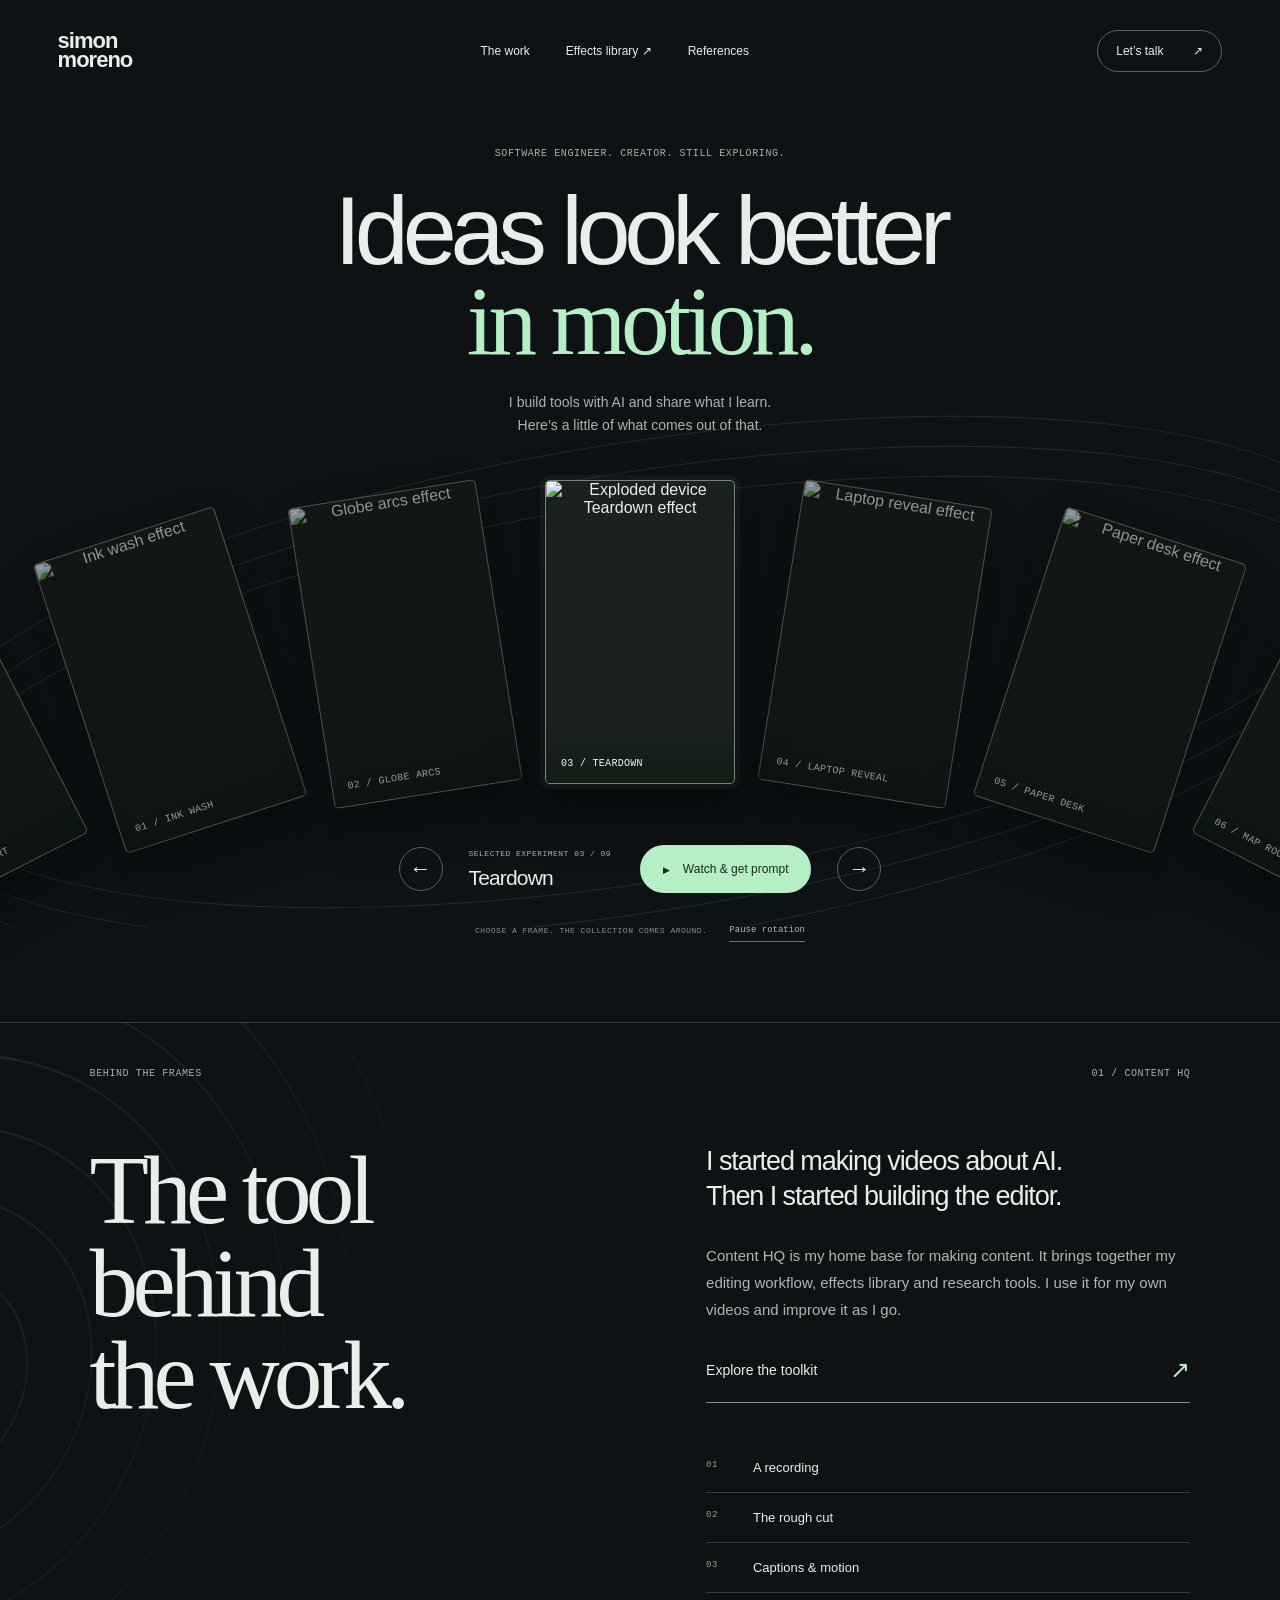
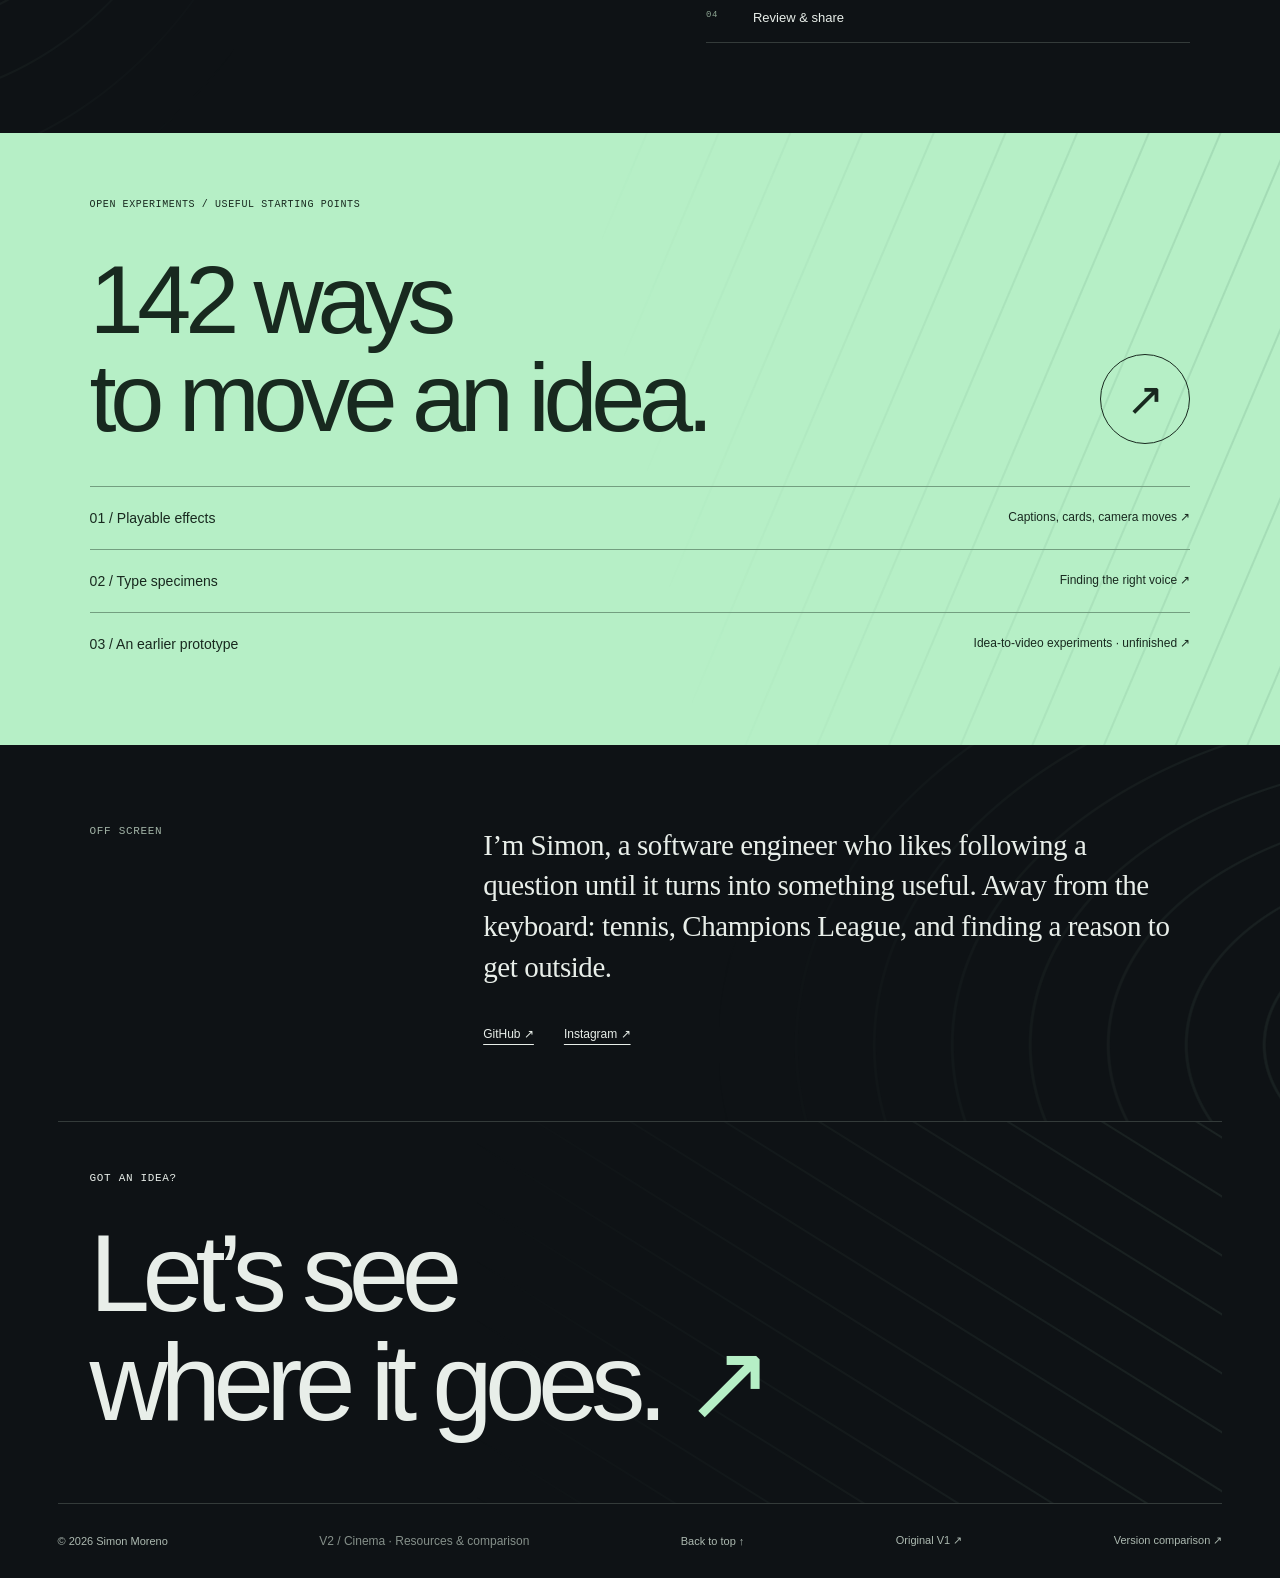
==== commit 63d28cb6: "Publish Cinema References with useful design links and usage notes" ====
--- a/index.html
+++ b/index.html
@@ -1,5 +1,5 @@
 <!doctype html><html lang="en"><head><meta charset="utf-8"><meta name="viewport" content="width=device-width,initial-scale=1"><meta name="description" content="Simon Moreno. Software engineer, creator and experiments in motion."><title>Simon Moreno — Cinema</title><link rel="stylesheet" href="/v2/common.css?v=36314d8755a9"><link rel="stylesheet" href="/v2/cinema.css?v=e8f325b12549"><script src="/v2/common.js?v=581e94b2879b" defer></script><link rel="canonical" href="https://simorenoh.github.io/"><meta property="og:url" content="https://simorenoh.github.io/"><meta property="og:type" content="website"><meta property="og:title" content="Simon Moreno — Building & sharing"></head>
-<body><a class="skip" href="#main">Skip to content</a><header class="cinema-header"><a class="cinema-name" href="#main">simon<span>moreno</span></a><nav aria-label="Main navigation"><a href="#story">The work</a><a href="/effects/">Effects library ↗</a></nav><a class="cinema-contact" href="https://www.instagram.com/simon.morehq/" target="_top">Let’s talk <span>↗</span></a></header>
+<body><a class="skip" href="#main">Skip to content</a><header class="cinema-header"><a class="cinema-name" href="#main">simon<span>moreno</span></a><nav aria-label="Main navigation"><a href="#story">The work</a><a href="/effects/">Effects library ↗</a><a href="/references/">References</a></nav><a class="cinema-contact" href="https://www.instagram.com/simon.morehq/" target="_top">Let’s talk <span>↗</span></a></header>
 <main id="main"><section class="screening"><div class="screening-heading reveal"><p class="mono">Software engineer. Creator. Still exploring.</p><h1>Ideas look better<br><span>in motion.</span></h1><p class="screening-intro">I build tools with AI and share what I learn.<br>Here’s a little of what comes out of that.</p></div><div class="screen-lines" aria-hidden="true"><i></i><i></i><i></i></div>
 <div class="cinema-rail" id="cinema-rail" role="group" aria-label="Featured effect selection. Use left and right arrows to browse.">
 <button class="scene-card" data-scene="ink-wash" data-name="Ink wash" aria-pressed="false"><img src="/media/effects/ink-wash.jpg" alt="Ink wash effect" width="360" height="640"><span>01 / Ink wash</span></button>
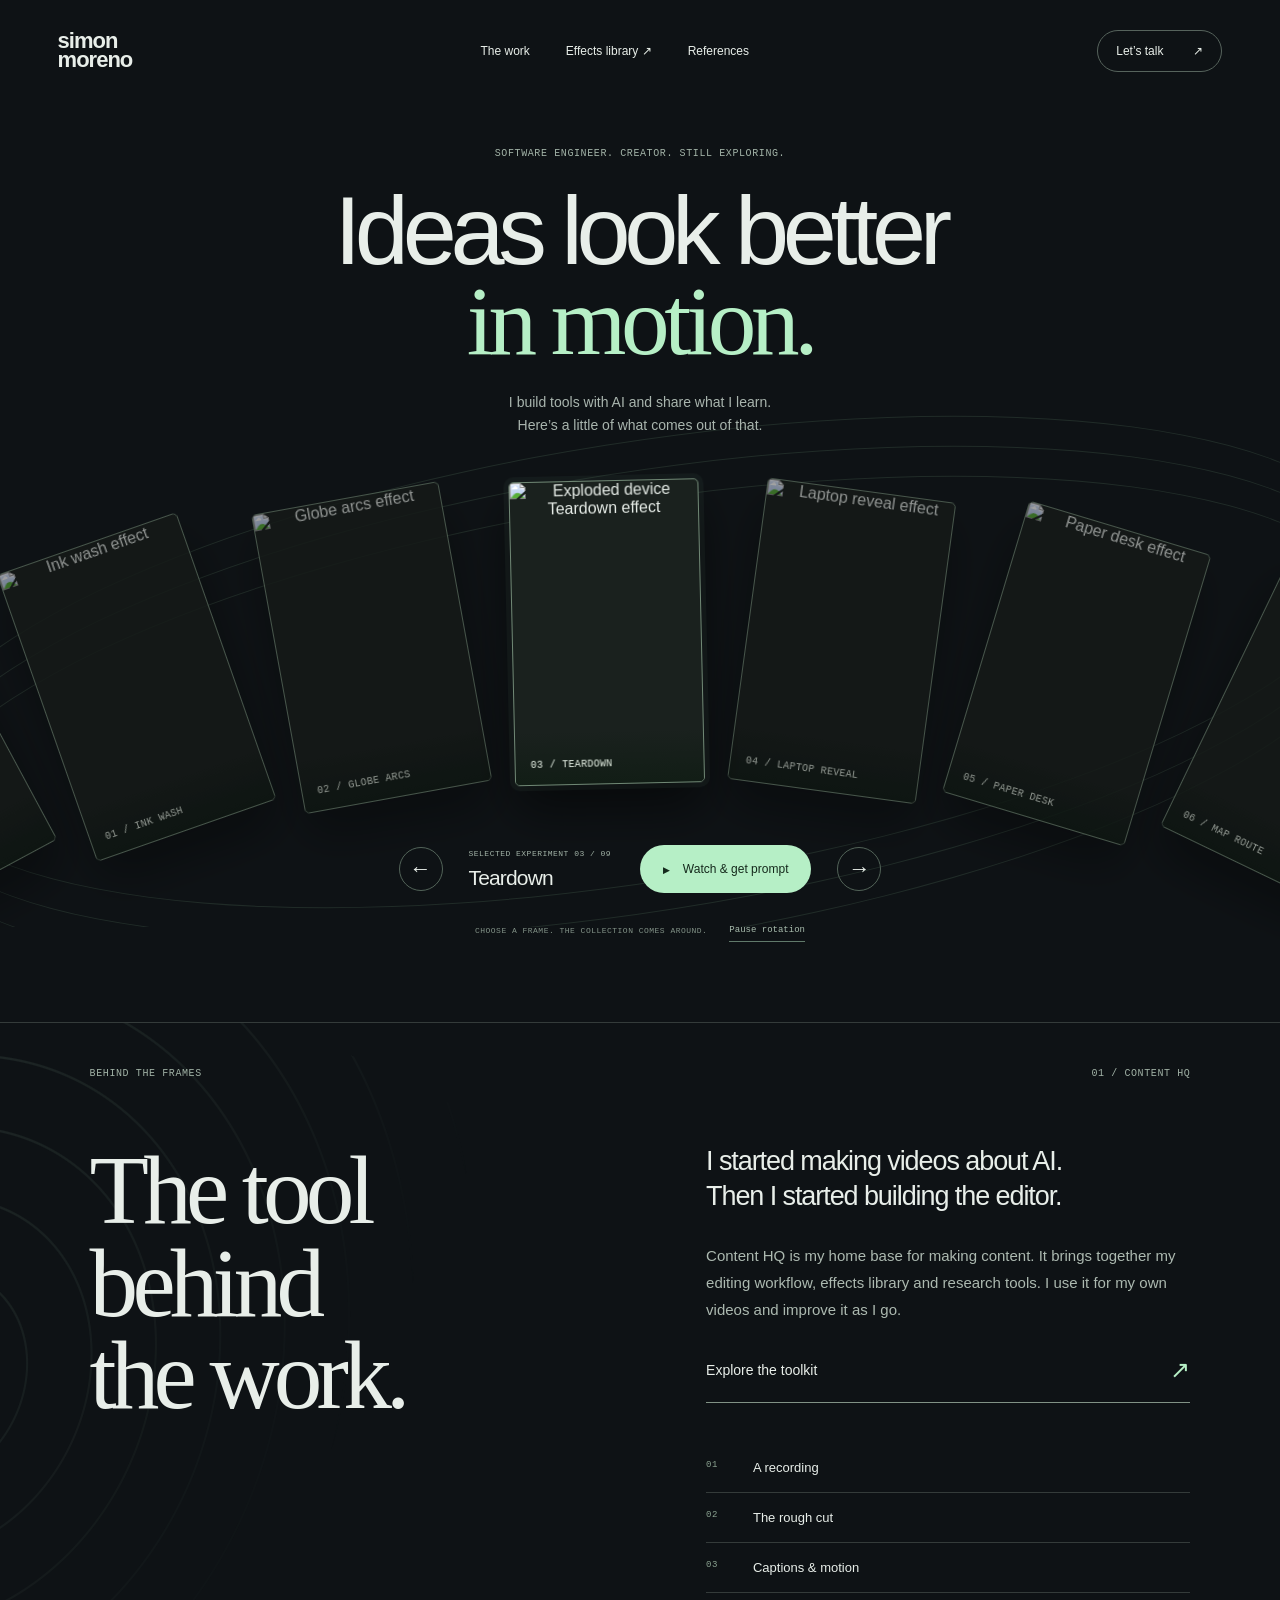
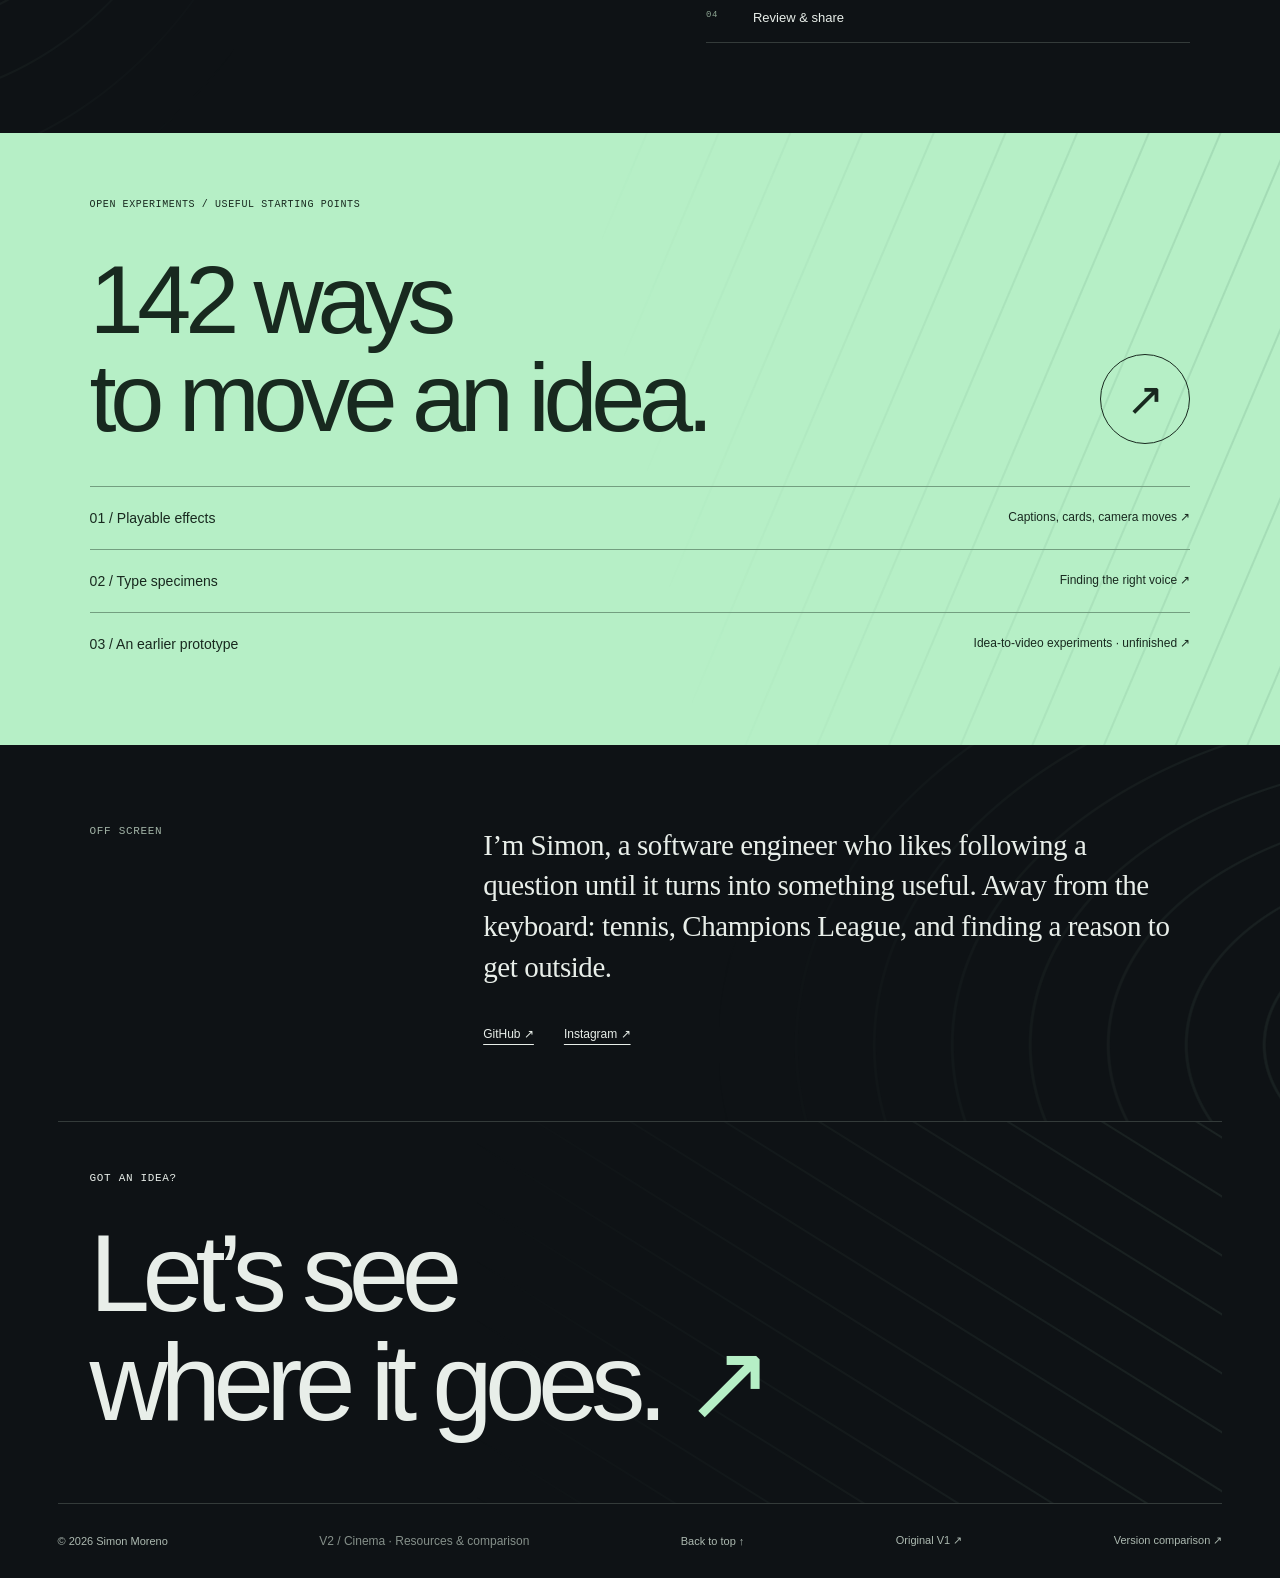
==== commit ac928aa7: "Make Cinema cards drift continuously with symmetric edge wrapping" ====
--- a/index.html
+++ b/index.html
@@ -1,4 +1,4 @@
-<!doctype html><html lang="en"><head><meta charset="utf-8"><meta name="viewport" content="width=device-width,initial-scale=1"><meta name="description" content="Simon Moreno. Software engineer, creator and experiments in motion."><title>Simon Moreno — Cinema</title><link rel="stylesheet" href="/v2/common.css?v=36314d8755a9"><link rel="stylesheet" href="/v2/cinema.css?v=e8f325b12549"><script src="/v2/common.js?v=581e94b2879b" defer></script><link rel="canonical" href="https://simorenoh.github.io/"><meta property="og:url" content="https://simorenoh.github.io/"><meta property="og:type" content="website"><meta property="og:title" content="Simon Moreno — Building & sharing"></head>
+<!doctype html><html lang="en"><head><meta charset="utf-8"><meta name="viewport" content="width=device-width,initial-scale=1"><meta name="description" content="Simon Moreno. Software engineer, creator and experiments in motion."><title>Simon Moreno — Cinema</title><link rel="stylesheet" href="/v2/common.css?v=36314d8755a9"><link rel="stylesheet" href="/v2/cinema.css?v=c7798ec6be49"><script src="/v2/common.js?v=cb10cda19522" defer></script><link rel="canonical" href="https://simorenoh.github.io/"><meta property="og:url" content="https://simorenoh.github.io/"><meta property="og:type" content="website"><meta property="og:title" content="Simon Moreno — Building & sharing"></head>
 <body><a class="skip" href="#main">Skip to content</a><header class="cinema-header"><a class="cinema-name" href="#main">simon<span>moreno</span></a><nav aria-label="Main navigation"><a href="#story">The work</a><a href="/effects/">Effects library ↗</a><a href="/references/">References</a></nav><a class="cinema-contact" href="https://www.instagram.com/simon.morehq/" target="_top">Let’s talk <span>↗</span></a></header>
 <main id="main"><section class="screening"><div class="screening-heading reveal"><p class="mono">Software engineer. Creator. Still exploring.</p><h1>Ideas look better<br><span>in motion.</span></h1><p class="screening-intro">I build tools with AI and share what I learn.<br>Here’s a little of what comes out of that.</p></div><div class="screen-lines" aria-hidden="true"><i></i><i></i><i></i></div>
 <div class="cinema-rail" id="cinema-rail" role="group" aria-label="Featured effect selection. Use left and right arrows to browse.">
--- a/v2/cinema.css
+++ b/v2/cinema.css
@@ -11,3 +11,6 @@
 .cinema-about::before{width:1000px;height:800px;right:-680px;top:-100px;border-radius:50%;background:repeating-radial-gradient(circle,transparent 0 25px,#82a89040 26px 27px,transparent 28px 52px);transform:scaleX(1.5);mask-image:linear-gradient(90deg,transparent,#000)}
 .cinema-end::before{width:105%;height:150%;left:35%;top:-30%;background:repeating-linear-gradient(32deg,transparent 0 24px,#82a89030 25px 26px,transparent 27px 50px);mask-image:linear-gradient(90deg,transparent,#000)}
 @media(max-width:650px){.cinema-story::before,.cinema-library::before,.cinema-about::before,.cinema-end::before{opacity:.55}}
+
+/* Continuous travel uses one fractional phase, with no stepped transform transitions. */
+.cinema-rail{--card-step:235px}.cinema-rail .scene-card{transform:translateX(calc(-50% + var(--offset)*var(--card-step))) translateY(calc(var(--offset)*var(--offset)*12px)) rotate(calc(var(--offset)*9deg));transition:filter .25s,opacity .25s;will-change:transform}
